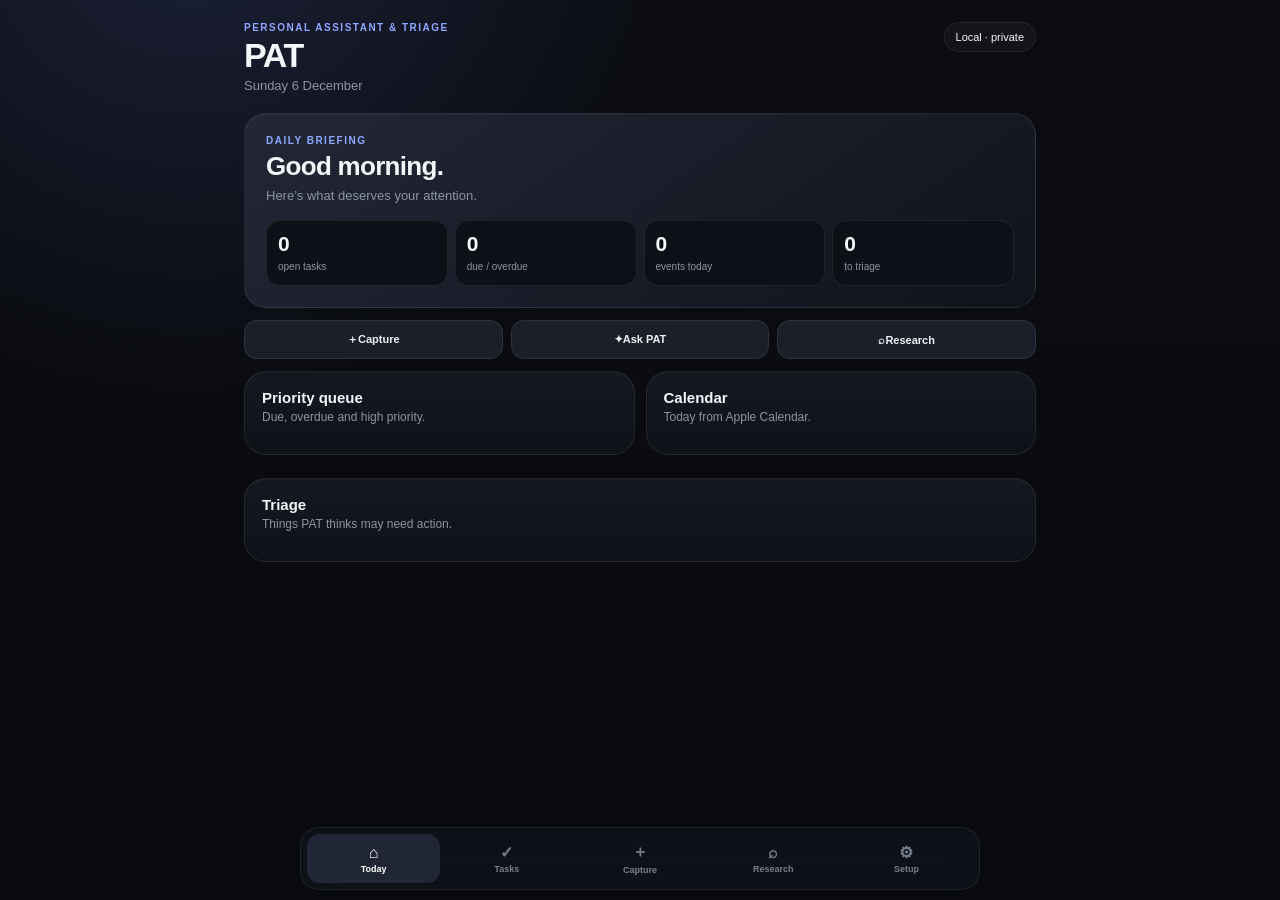
==== index.html @ 04021606 "Expand PAT into multi-section assistant dashboard" ====
<!doctype html><html lang="en"><head><meta charset="utf-8"><meta name="viewport" content="width=device-width,initial-scale=1,viewport-fit=cover"><meta name="theme-color" content="#090a0d"><meta name="apple-mobile-web-app-capable" content="yes"><meta name="apple-mobile-web-app-status-bar-style" content="black-translucent"><link rel="manifest" href="manifest.json"><link rel="apple-touch-icon" href="icon-192.png"><title>PAT — Personal Assistant & Triage</title><style>:root{color-scheme:dark;--bg:#090a0d;--panel:#151821;--panel2:#10131a;--text:#f5f7fb;--muted:#8d94a2;--line:rgba(255,255,255,.08);--accent:#8ea7ff;--accent2:#b59cff;--danger:#ff7b83;--warn:#ffc36b;--good:#74d8a4}*{box-sizing:border-box;-webkit-tap-highlight-color:transparent}body{margin:0;min-height:100vh;font-family:-apple-system,BlinkMacSystemFont,"SF Pro Display","Segoe UI",sans-serif;background:radial-gradient(circle at 15% -10%,rgba(99,119,220,.18),transparent 33%),linear-gradient(#0b0d12,var(--bg));color:var(--text)}button,input,textarea,select{font:inherit}.app{max-width:820px;margin:auto;padding:calc(22px + env(safe-area-inset-top)) 14px calc(100px + env(safe-area-inset-bottom))}.top{display:flex;justify-content:space-between;gap:12px;align-items:flex-start;margin-bottom:20px}.eyebrow{font-size:10px;letter-spacing:.15em;text-transform:uppercase;color:var(--accent);font-weight:800}.brand{font-size:34px;font-weight:820;letter-spacing:-1.4px;margin:3px 0}.date,.sub,.meta{color:var(--muted)}.date{font-size:13px}.status{padding:8px 11px;border:1px solid var(--line);border-radius:999px;font-size:11px;background:rgba(255,255,255,.03)}.screen{display:none}.screen.active{display:block}.hero,.card{border:1px solid var(--line);background:linear-gradient(180deg,rgba(22,25,34,.96),rgba(15,18,25,.96));border-radius:22px;padding:17px;margin-bottom:12px;box-shadow:inset 0 1px 0 rgba(255,255,255,.025)}.hero{padding:21px;background:linear-gradient(145deg,rgba(35,40,56,.98),rgba(17,20,28,.96))}.hero h1{font-size:26px;margin:5px 0 6px;letter-spacing:-.7px}.hero p{margin:0;font-size:13px;color:var(--muted)}.metrics{display:grid;grid-template-columns:repeat(4,1fr);gap:7px;margin-top:17px}.metric{background:#0d1016;border:1px solid var(--line);border-radius:14px;padding:11px}.metric b{display:block;font-size:21px}.metric span{font-size:10px;color:var(--muted)}.head{display:flex;justify-content:space-between;gap:10px;align-items:flex-start;margin-bottom:11px}.head h2{font-size:15px;margin:0}.sub{font-size:12px;line-height:1.4;margin-top:3px}.grid{display:grid;grid-template-columns:1fr 1fr;gap:11px}.wide{grid-column:1/-1}.item{display:grid;grid-template-columns:auto 1fr auto;gap:10px;align-items:start;padding:11px 0;border-top:1px solid var(--line)}.item:first-child{border-top:0}.title{font-size:14px;font-weight:680}.meta{font-size:11px;margin-top:4px}.dot{width:8px;height:8px;border-radius:50%;margin-top:5px;background:#657083}.dot.high{background:var(--danger)}.dot.event{background:var(--accent)}.dot.inbox{background:var(--warn)}.dot.research{background:var(--accent2)}.check{width:20px;height:20px;accent-color:var(--accent)}.iconBtn{border:0;background:transparent;color:#697283;padding:0 4px;font-size:18px}.empty{color:var(--muted);font-size:13px;padding:4px 0}.toolbar,.actions,.quick{display:flex;gap:8px}.toolbar{overflow:auto;margin-bottom:11px}.quick{display:grid;grid-template-columns:repeat(3,1fr);margin:12px 0}.quick button{font-size:11px}.filter{white-space:nowrap;background:#11151d;color:#aeb5c3;border:1px solid var(--line);border-radius:999px;padding:7px 10px}.filter.active{background:#222a3d;color:#fff}.primary,.secondary,.ghost,.quick button{border-radius:13px;padding:11px 12px;font-weight:750;cursor:pointer}.primary{border:0;background:linear-gradient(135deg,var(--accent),var(--accent2));color:#090b11}.secondary,.quick button{background:#1a1f2a;color:#edf0f6;border:1px solid var(--line)}.ghost{background:transparent;color:#c4cad5;border:1px solid var(--line)}.wideBtn{width:100%}.field,textarea,select,input{width:100%;background:#0c0f15;border:1px solid var(--line);border-radius:12px;color:#fff;padding:12px;outline:none}textarea{min-height:100px;resize:vertical}.formrow{display:grid;grid-template-columns:1fr 1fr;gap:8px;margin-top:8px}.actions{margin-top:8px}.actions>*{flex:1}.researchCard{border:1px solid var(--line);background:#0d1016;border-radius:15px;padding:12px;margin-top:9px}.result{white-space:pre-wrap;background:#090c11;border:1px solid var(--line);border-radius:12px;padding:10px;margin-top:8px;color:#cdd3de;font-size:12px}.connection{display:flex;justify-content:space-between;gap:12px;align-items:center;padding:12px 0;border-top:1px solid var(--line)}.connection:first-child{border-top:0}.connection strong{font-size:13px}.connection small{display:block;color:var(--muted);font-size:11px;margin-top:3px}.badge{font-size:10px;border:1px solid var(--line);border-radius:999px;padding:5px 7px;color:#aeb7c7}.badge.ready{color:var(--good)}nav{position:fixed;left:50%;transform:translateX(-50%);bottom:calc(10px + env(safe-area-inset-bottom));width:min(680px,calc(100% - 20px));display:grid;grid-template-columns:repeat(5,1fr);background:rgba(15,18,26,.9);backdrop-filter:blur(22px);border:1px solid var(--line);border-radius:19px;padding:6px;z-index:20}nav button{border:0;background:transparent;color:#777f8e;border-radius:13px;padding:8px 2px;font-size:9px;font-weight:700}nav button b{display:block;font-size:16px;margin-bottom:2px}nav button.active{background:#202636;color:#fff}.toast{position:fixed;left:50%;bottom:90px;transform:translate(-50%,15px);opacity:0;background:#f4f6fb;color:#10131a;padding:9px 13px;border-radius:999px;font-size:11px;font-weight:800;transition:.2s;z-index:30}.toast.show{opacity:1;transform:translate(-50%,0)}@media(max-width:620px){.grid{grid-template-columns:1fr}.wide{grid-column:auto}.metrics{grid-template-columns:repeat(2,1fr)}.brand{font-size:31px}.status{display:none}}</style></head><body><div class="app"><header class="top"><div><div class="eyebrow">Personal Assistant &amp; Triage</div><div class="brand">PAT</div><div class="date" id="todayDate"></div></div><div class="status" id="syncStatus">Local · private</div></header><main><section class="screen active" data-screen="today"><div class="hero"><div class="eyebrow">Daily briefing</div><h1 id="greeting">Good morning.</h1><p id="briefLine">Here’s what deserves your attention.</p><div class="metrics"><div class="metric"><b id="mTasks">0</b><span>open tasks</span></div><div class="metric"><b id="mToday">0</b><span>due / overdue</span></div><div class="metric"><b id="mEvents">0</b><span>events today</span></div><div class="metric"><b id="mTriage">0</b><span>to triage</span></div></div></div><div class="quick"><button data-action="capture"><b>＋</b>Capture</button><button data-action="brief"><b>✦</b>Ask PAT</button><button data-nav="research"><b>⌕</b>Research</button></div><div class="grid"><section class="card"><div class="head"><div><h2>Priority queue</h2><div class="sub">Due, overdue and high priority.</div></div></div><div id="todayTasks"></div></section><section class="card"><div class="head"><div><h2>Calendar</h2><div class="sub">Today from Apple Calendar.</div></div></div><div id="todayEvents"></div></section><section class="card wide"><div class="head"><div><h2>Triage</h2><div class="sub">Things PAT thinks may need action.</div></div></div><div id="triageItems"></div></section></div></section><section class="screen" data-screen="tasks"><section class="card"><div class="head"><div><h2>Tasks</h2><div class="sub">Everything on PAT’s radar.</div></div></div><div class="toolbar"><button class="filter active" data-filter="open">Open</button><button class="filter" data-filter="today">Today</button><button class="filter" data-filter="all">All</button></div><div id="allTasks"></div></section><section class="card"><div class="head"><div><h2>Add task</h2></div></div><input id="taskText" placeholder="What needs sorting?"><div class="formrow"><select id="priority"><option value="2">Normal priority</option><option value="1">High priority</option><option value="3">Low priority</option></select><input id="dueDate" type="date"></div><button class="primary wideBtn" id="addTask" style="margin-top:8px">Add task</button></section></section><section class="screen" data-screen="capture"><section class="card"><div class="head"><div><h2>Brain dump</h2><div class="sub">Throw it at PAT now. Sort it later.</div></div></div><textarea id="brainText" placeholder="Need to remember, buy, book, reply to, investigate..."></textarea><div class="actions"><button class="primary" id="brainToTask">Make task</button><button class="secondary" id="saveBrain">Save note</button></div><div id="brainItems"></div></section></section><section class="screen" data-screen="research"><section class="card"><div class="head"><div><h2>Research queue</h2><div class="sub">Shopping, comparisons, bookings and anything you want PAT to investigate.</div></div></div><input id="researchText" placeholder="e.g. Find me two medium suitcases under £120"><button class="primary wideBtn" id="addResearch" style="margin-top:8px">Add research job</button><div id="researchItems"></div></section></section><section class="screen" data-screen="settings"><section class="card"><div class="head"><div><h2>Connections</h2><div class="sub">PAT stays local; Shortcuts bridges Apple data into it.</div></div></div><div class="connection"><div><strong>Apple Calendar</strong><small>Imported by PAT Sync shortcut</small></div><span class="badge" id="calendarBadge">Awaiting sync</span></div><div class="connection"><div><strong>Apple Reminders</strong><small>Planned through the same shortcut</small></div><span class="badge">Next</span></div><div class="connection"><div><strong>Email</strong><small>We’ll add triage after calendar/reminders</small></div><span class="badge">Planned</span></div></section><section class="card"><div class="head"><div><h2>Data</h2></div></div><div class="actions"><button class="secondary" id="importDemo">Test calendar import</button><button class="ghost" id="exportData">Backup</button></div></section></section></main></div><nav><button class="active" data-nav="today"><b>⌂</b>Today</button><button data-nav="tasks"><b>✓</b>Tasks</button><button data-nav="capture"><b>＋</b>Capture</button><button data-nav="research"><b>⌕</b>Research</button><button data-nav="settings"><b>⚙</b>Setup</button></nav><div class="toast" id="toast"></div><script src="app.js"></script></body></html>
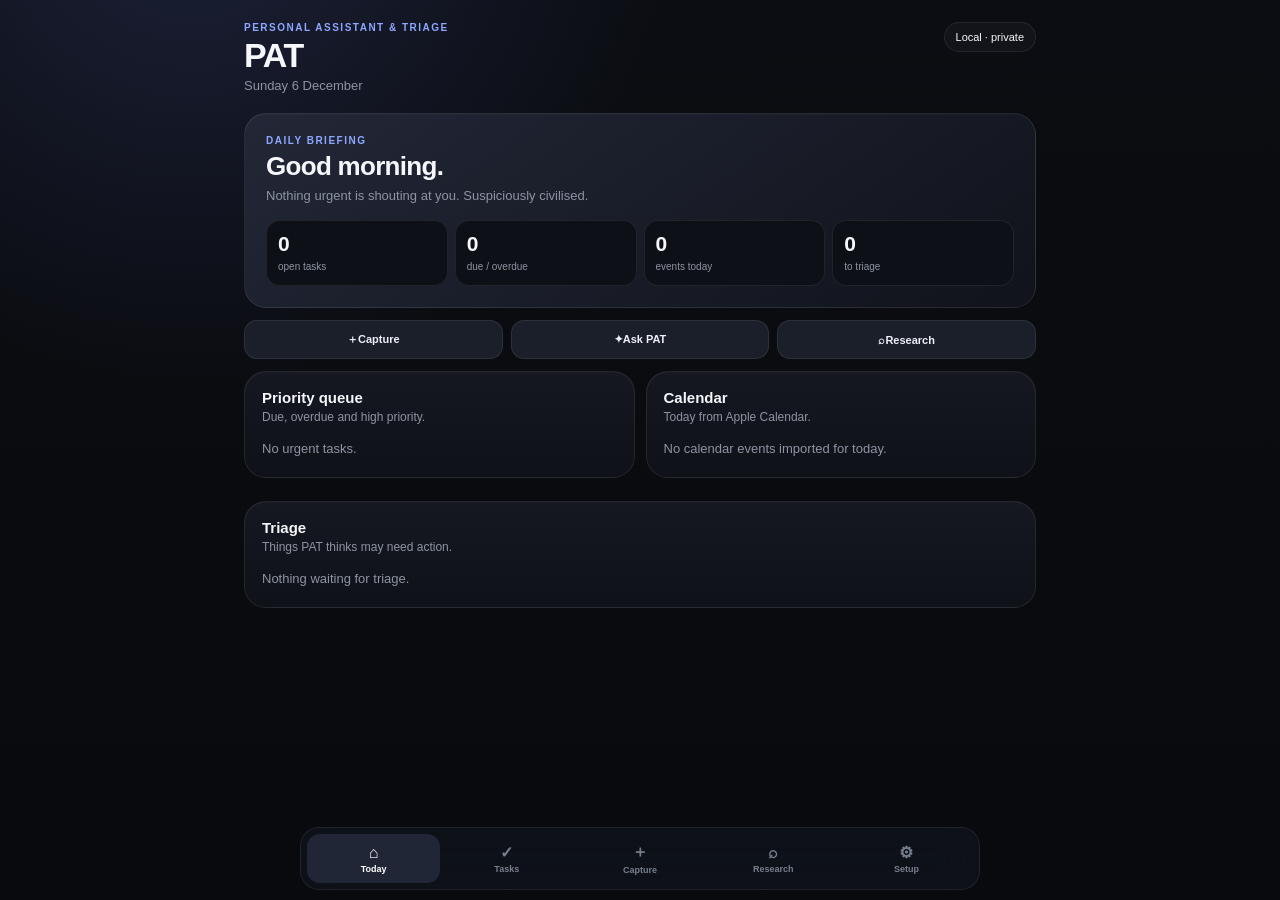
==== commit 02ee78bd: "Expand PAT capture and reminder sources" ====
--- a/index.html
+++ b/index.html
@@ -1 +1 @@
-<!doctype html><html lang="en"><head><meta charset="utf-8"><meta name="viewport" content="width=device-width,initial-scale=1,viewport-fit=cover"><meta name="theme-color" content="#090a0d"><meta name="apple-mobile-web-app-capable" content="yes"><meta name="apple-mobile-web-app-status-bar-style" content="black-translucent"><link rel="manifest" href="manifest.json"><link rel="apple-touch-icon" href="icon-192.png"><title>PAT — Personal Assistant & Triage</title><style>:root{color-scheme:dark;--bg:#090a0d;--panel:#151821;--panel2:#10131a;--text:#f5f7fb;--muted:#8d94a2;--line:rgba(255,255,255,.08);--accent:#8ea7ff;--accent2:#b59cff;--danger:#ff7b83;--warn:#ffc36b;--good:#74d8a4}*{box-sizing:border-box;-webkit-tap-highlight-color:transparent}body{margin:0;min-height:100vh;font-family:-apple-system,BlinkMacSystemFont,"SF Pro Display","Segoe UI",sans-serif;background:radial-gradient(circle at 15% -10%,rgba(99,119,220,.18),transparent 33%),linear-gradient(#0b0d12,var(--bg));color:var(--text)}button,input,textarea,select{font:inherit}.app{max-width:820px;margin:auto;padding:calc(22px + env(safe-area-inset-top)) 14px calc(100px + env(safe-area-inset-bottom))}.top{display:flex;justify-content:space-between;gap:12px;align-items:flex-start;margin-bottom:20px}.eyebrow{font-size:10px;letter-spacing:.15em;text-transform:uppercase;color:var(--accent);font-weight:800}.brand{font-size:34px;font-weight:820;letter-spacing:-1.4px;margin:3px 0}.date,.sub,.meta{color:var(--muted)}.date{font-size:13px}.status{padding:8px 11px;border:1px solid var(--line);border-radius:999px;font-size:11px;background:rgba(255,255,255,.03)}.screen{display:none}.screen.active{display:block}.hero,.card{border:1px solid var(--line);background:linear-gradient(180deg,rgba(22,25,34,.96),rgba(15,18,25,.96));border-radius:22px;padding:17px;margin-bottom:12px;box-shadow:inset 0 1px 0 rgba(255,255,255,.025)}.hero{padding:21px;background:linear-gradient(145deg,rgba(35,40,56,.98),rgba(17,20,28,.96))}.hero h1{font-size:26px;margin:5px 0 6px;letter-spacing:-.7px}.hero p{margin:0;font-size:13px;color:var(--muted)}.metrics{display:grid;grid-template-columns:repeat(4,1fr);gap:7px;margin-top:17px}.metric{background:#0d1016;border:1px solid var(--line);border-radius:14px;padding:11px}.metric b{display:block;font-size:21px}.metric span{font-size:10px;color:var(--muted)}.head{display:flex;justify-content:space-between;gap:10px;align-items:flex-start;margin-bottom:11px}.head h2{font-size:15px;margin:0}.sub{font-size:12px;line-height:1.4;margin-top:3px}.grid{display:grid;grid-template-columns:1fr 1fr;gap:11px}.wide{grid-column:1/-1}.item{display:grid;grid-template-columns:auto 1fr auto;gap:10px;align-items:start;padding:11px 0;border-top:1px solid var(--line)}.item:first-child{border-top:0}.title{font-size:14px;font-weight:680}.meta{font-size:11px;margin-top:4px}.dot{width:8px;height:8px;border-radius:50%;margin-top:5px;background:#657083}.dot.high{background:var(--danger)}.dot.event{background:var(--accent)}.dot.inbox{background:var(--warn)}.dot.research{background:var(--accent2)}.check{width:20px;height:20px;accent-color:var(--accent)}.iconBtn{border:0;background:transparent;color:#697283;padding:0 4px;font-size:18px}.empty{color:var(--muted);font-size:13px;padding:4px 0}.toolbar,.actions,.quick{display:flex;gap:8px}.toolbar{overflow:auto;margin-bottom:11px}.quick{display:grid;grid-template-columns:repeat(3,1fr);margin:12px 0}.quick button{font-size:11px}.filter{white-space:nowrap;background:#11151d;color:#aeb5c3;border:1px solid var(--line);border-radius:999px;padding:7px 10px}.filter.active{background:#222a3d;color:#fff}.primary,.secondary,.ghost,.quick button{border-radius:13px;padding:11px 12px;font-weight:750;cursor:pointer}.primary{border:0;background:linear-gradient(135deg,var(--accent),var(--accent2));color:#090b11}.secondary,.quick button{background:#1a1f2a;color:#edf0f6;border:1px solid var(--line)}.ghost{background:transparent;color:#c4cad5;border:1px solid var(--line)}.wideBtn{width:100%}.field,textarea,select,input{width:100%;background:#0c0f15;border:1px solid var(--line);border-radius:12px;color:#fff;padding:12px;outline:none}textarea{min-height:100px;resize:vertical}.formrow{display:grid;grid-template-columns:1fr 1fr;gap:8px;margin-top:8px}.actions{margin-top:8px}.actions>*{flex:1}.researchCard{border:1px solid var(--line);background:#0d1016;border-radius:15px;padding:12px;margin-top:9px}.result{white-space:pre-wrap;background:#090c11;border:1px solid var(--line);border-radius:12px;padding:10px;margin-top:8px;color:#cdd3de;font-size:12px}.connection{display:flex;justify-content:space-between;gap:12px;align-items:center;padding:12px 0;border-top:1px solid var(--line)}.connection:first-child{border-top:0}.connection strong{font-size:13px}.connection small{display:block;color:var(--muted);font-size:11px;margin-top:3px}.badge{font-size:10px;border:1px solid var(--line);border-radius:999px;padding:5px 7px;color:#aeb7c7}.badge.ready{color:var(--good)}nav{position:fixed;left:50%;transform:translateX(-50%);bottom:calc(10px + env(safe-area-inset-bottom));width:min(680px,calc(100% - 20px));display:grid;grid-template-columns:repeat(5,1fr);background:rgba(15,18,26,.9);backdrop-filter:blur(22px);border:1px solid var(--line);border-radius:19px;padding:6px;z-index:20}nav button{border:0;background:transparent;color:#777f8e;border-radius:13px;padding:8px 2px;font-size:9px;font-weight:700}nav button b{display:block;font-size:16px;margin-bottom:2px}nav button.active{background:#202636;color:#fff}.toast{position:fixed;left:50%;bottom:90px;transform:translate(-50%,15px);opacity:0;background:#f4f6fb;color:#10131a;padding:9px 13px;border-radius:999px;font-size:11px;font-weight:800;transition:.2s;z-index:30}.toast.show{opacity:1;transform:translate(-50%,0)}@media(max-width:620px){.grid{grid-template-columns:1fr}.wide{grid-column:auto}.metrics{grid-template-columns:repeat(2,1fr)}.brand{font-size:31px}.status{display:none}}</style></head><body><div class="app"><header class="top"><div><div class="eyebrow">Personal Assistant &amp; Triage</div><div class="brand">PAT</div><div class="date" id="todayDate"></div></div><div class="status" id="syncStatus">Local · private</div></header><main><section class="screen active" data-screen="today"><div class="hero"><div class="eyebrow">Daily briefing</div><h1 id="greeting">Good morning.</h1><p id="briefLine">Here’s what deserves your attention.</p><div class="metrics"><div class="metric"><b id="mTasks">0</b><span>open tasks</span></div><div class="metric"><b id="mToday">0</b><span>due / overdue</span></div><div class="metric"><b id="mEvents">0</b><span>events today</span></div><div class="metric"><b id="mTriage">0</b><span>to triage</span></div></div></div><div class="quick"><button data-action="capture"><b>＋</b>Capture</button><button data-action="brief"><b>✦</b>Ask PAT</button><button data-nav="research"><b>⌕</b>Research</button></div><div class="grid"><section class="card"><div class="head"><div><h2>Priority queue</h2><div class="sub">Due, overdue and high priority.</div></div></div><div id="todayTasks"></div></section><section class="card"><div class="head"><div><h2>Calendar</h2><div class="sub">Today from Apple Calendar.</div></div></div><div id="todayEvents"></div></section><section class="card wide"><div class="head"><div><h2>Triage</h2><div class="sub">Things PAT thinks may need action.</div></div></div><div id="triageItems"></div></section></div></section><section class="screen" data-screen="tasks"><section class="card"><div class="head"><div><h2>Tasks</h2><div class="sub">Everything on PAT’s radar.</div></div></div><div class="toolbar"><button class="filter active" data-filter="open">Open</button><button class="filter" data-filter="today">Today</button><button class="filter" data-filter="all">All</button></div><div id="allTasks"></div></section><section class="card"><div class="head"><div><h2>Add task</h2></div></div><input id="taskText" placeholder="What needs sorting?"><div class="formrow"><select id="priority"><option value="2">Normal priority</option><option value="1">High priority</option><option value="3">Low priority</option></select><input id="dueDate" type="date"></div><button class="primary wideBtn" id="addTask" style="margin-top:8px">Add task</button></section></section><section class="screen" data-screen="capture"><section class="card"><div class="head"><div><h2>Brain dump</h2><div class="sub">Throw it at PAT now. Sort it later.</div></div></div><textarea id="brainText" placeholder="Need to remember, buy, book, reply to, investigate..."></textarea><div class="actions"><button class="primary" id="brainToTask">Make task</button><button class="secondary" id="saveBrain">Save note</button></div><div id="brainItems"></div></section></section><section class="screen" data-screen="research"><section class="card"><div class="head"><div><h2>Research queue</h2><div class="sub">Shopping, comparisons, bookings and anything you want PAT to investigate.</div></div></div><input id="researchText" placeholder="e.g. Find me two medium suitcases under £120"><button class="primary wideBtn" id="addResearch" style="margin-top:8px">Add research job</button><div id="researchItems"></div></section></section><section class="screen" data-screen="settings"><section class="card"><div class="head"><div><h2>Connections</h2><div class="sub">PAT stays local; Shortcuts bridges Apple data into it.</div></div></div><div class="connection"><div><strong>Apple Calendar</strong><small>Imported by PAT Sync shortcut</small></div><span class="badge" id="calendarBadge">Awaiting sync</span></div><div class="connection"><div><strong>Apple Reminders</strong><small>Planned through the same shortcut</small></div><span class="badge">Next</span></div><div class="connection"><div><strong>Email</strong><small>We’ll add triage after calendar/reminders</small></div><span class="badge">Planned</span></div></section><section class="card"><div class="head"><div><h2>Data</h2></div></div><div class="actions"><button class="secondary" id="importDemo">Test calendar import</button><button class="ghost" id="exportData">Backup</button></div></section></section></main></div><nav><button class="active" data-nav="today"><b>⌂</b>Today</button><button data-nav="tasks"><b>✓</b>Tasks</button><button data-nav="capture"><b>＋</b>Capture</button><button data-nav="research"><b>⌕</b>Research</button><button data-nav="settings"><b>⚙</b>Setup</button></nav><div class="toast" id="toast"></div><script src="app.js"></script></body></html>+<!doctype html><html lang="en"><head><meta charset="utf-8"><meta name="viewport" content="width=device-width,initial-scale=1,viewport-fit=cover"><meta name="theme-color" content="#090a0d"><meta name="apple-mobile-web-app-capable" content="yes"><meta name="apple-mobile-web-app-status-bar-style" content="black-translucent"><link rel="manifest" href="manifest.json"><link rel="apple-touch-icon" href="icon-192.png"><title>PAT — Personal Assistant & Triage</title><style>:root{color-scheme:dark;--bg:#090a0d;--panel:#151821;--panel2:#10131a;--text:#f5f7fb;--muted:#8d94a2;--line:rgba(255,255,255,.08);--accent:#8ea7ff;--accent2:#b59cff;--danger:#ff7b83;--warn:#ffc36b;--good:#74d8a4}*{box-sizing:border-box;-webkit-tap-highlight-color:transparent}body{margin:0;min-height:100vh;font-family:-apple-system,BlinkMacSystemFont,"SF Pro Display","Segoe UI",sans-serif;background:radial-gradient(circle at 15% -10%,rgba(99,119,220,.18),transparent 33%),linear-gradient(#0b0d12,var(--bg));color:var(--text)}button,input,textarea,select{font:inherit}.app{max-width:820px;margin:auto;padding:calc(22px + env(safe-area-inset-top)) 14px calc(100px + env(safe-area-inset-bottom))}.top{display:flex;justify-content:space-between;gap:12px;align-items:flex-start;margin-bottom:20px}.eyebrow{font-size:10px;letter-spacing:.15em;text-transform:uppercase;color:var(--accent);font-weight:800}.brand{font-size:34px;font-weight:820;letter-spacing:-1.4px;margin:3px 0}.date,.sub,.meta{color:var(--muted)}.date{font-size:13px}.status{padding:8px 11px;border:1px solid var(--line);border-radius:999px;font-size:11px;background:rgba(255,255,255,.03)}.screen{display:none}.screen.active{display:block}.hero,.card{border:1px solid var(--line);background:linear-gradient(180deg,rgba(22,25,34,.96),rgba(15,18,25,.96));border-radius:22px;padding:17px;margin-bottom:12px;box-shadow:inset 0 1px 0 rgba(255,255,255,.025)}.hero{padding:21px;background:linear-gradient(145deg,rgba(35,40,56,.98),rgba(17,20,28,.96))}.hero h1{font-size:26px;margin:5px 0 6px;letter-spacing:-.7px}.hero p{margin:0;font-size:13px;color:var(--muted)}.metrics{display:grid;grid-template-columns:repeat(4,1fr);gap:7px;margin-top:17px}.metric{background:#0d1016;border:1px solid var(--line);border-radius:14px;padding:11px}.metric b{display:block;font-size:21px}.metric span{font-size:10px;color:var(--muted)}.head{display:flex;justify-content:space-between;gap:10px;align-items:flex-start;margin-bottom:11px}.head h2{font-size:15px;margin:0}.sub{font-size:12px;line-height:1.4;margin-top:3px}.grid{display:grid;grid-template-columns:1fr 1fr;gap:11px}.wide{grid-column:1/-1}.item{display:grid;grid-template-columns:auto 1fr auto;gap:10px;align-items:start;padding:11px 0;border-top:1px solid var(--line)}.item:first-child{border-top:0}.title{font-size:14px;font-weight:680}.meta{font-size:11px;margin-top:4px}.dot{width:8px;height:8px;border-radius:50%;margin-top:5px;background:#657083}.dot.high{background:var(--danger)}.dot.event{background:var(--accent)}.dot.inbox{background:var(--warn)}.dot.research{background:var(--accent2)}.check{width:20px;height:20px;accent-color:var(--accent)}.iconBtn{border:0;background:transparent;color:#697283;padding:0 4px;font-size:18px}.empty{color:var(--muted);font-size:13px;padding:4px 0}.toolbar,.actions,.quick{display:flex;gap:8px}.toolbar{overflow:auto;margin-bottom:11px}.quick{display:grid;grid-template-columns:repeat(3,1fr);margin:12px 0}.quick button{font-size:11px}.filter{white-space:nowrap;background:#11151d;color:#aeb5c3;border:1px solid var(--line);border-radius:999px;padding:7px 10px}.filter.active{background:#222a3d;color:#fff}.primary,.secondary,.ghost,.quick button{border-radius:13px;padding:11px 12px;font-weight:750;cursor:pointer}.primary{border:0;background:linear-gradient(135deg,var(--accent),var(--accent2));color:#090b11}.secondary,.quick button{background:#1a1f2a;color:#edf0f6;border:1px solid var(--line)}.ghost{background:transparent;color:#c4cad5;border:1px solid var(--line)}.wideBtn{width:100%}.field,textarea,select,input{width:100%;background:#0c0f15;border:1px solid var(--line);border-radius:12px;color:#fff;padding:12px;outline:none}textarea{min-height:100px;resize:vertical}.formrow{display:grid;grid-template-columns:1fr 1fr;gap:8px;margin-top:8px}.actions{margin-top:8px}.actions>*{flex:1}.captureGrid{display:grid;grid-template-columns:repeat(2,1fr);gap:8px;margin-top:9px}.captureGrid button{min-height:52px}.researchCard{border:1px solid var(--line);background:#0d1016;border-radius:15px;padding:12px;margin-top:9px}.result{white-space:pre-wrap;background:#090c11;border:1px solid var(--line);border-radius:12px;padding:10px;margin-top:8px;color:#cdd3de;font-size:12px}.connection{display:flex;justify-content:space-between;gap:12px;align-items:center;padding:12px 0;border-top:1px solid var(--line)}.connection:first-child{border-top:0}.connection strong{font-size:13px}.connection small{display:block;color:var(--muted);font-size:11px;margin-top:3px}.badge{font-size:10px;border:1px solid var(--line);border-radius:999px;padding:5px 7px;color:#aeb7c7}.badge.ready{color:var(--good)}nav{position:fixed;left:50%;transform:translateX(-50%);bottom:calc(10px + env(safe-area-inset-bottom));width:min(680px,calc(100% - 20px));display:grid;grid-template-columns:repeat(5,1fr);background:rgba(15,18,26,.9);backdrop-filter:blur(22px);border:1px solid var(--line);border-radius:19px;padding:6px;z-index:20}nav button{border:0;background:transparent;color:#777f8e;border-radius:13px;padding:8px 2px;font-size:9px;font-weight:700}nav button b{display:block;font-size:16px;margin-bottom:2px}nav button.active{background:#202636;color:#fff}.toast{position:fixed;left:50%;bottom:90px;transform:translate(-50%,15px);opacity:0;background:#f4f6fb;color:#10131a;padding:9px 13px;border-radius:999px;font-size:11px;font-weight:800;transition:.2s;z-index:30}.toast.show{opacity:1;transform:translate(-50%,0)}@media(max-width:620px){.grid{grid-template-columns:1fr}.wide{grid-column:auto}.metrics{grid-template-columns:repeat(2,1fr)}.brand{font-size:31px}.status{display:none}}</style></head><body><div class="app"><header class="top"><div><div class="eyebrow">Personal Assistant &amp; Triage</div><div class="brand">PAT</div><div class="date" id="todayDate"></div></div><div class="status" id="syncStatus">Local · private</div></header><main><section class="screen active" data-screen="today"><div class="hero"><div class="eyebrow">Daily briefing</div><h1 id="greeting">Good morning.</h1><p id="briefLine">Here’s what deserves your attention.</p><div class="metrics"><div class="metric"><b id="mTasks">0</b><span>open tasks</span></div><div class="metric"><b id="mToday">0</b><span>due / overdue</span></div><div class="metric"><b id="mEvents">0</b><span>events today</span></div><div class="metric"><b id="mTriage">0</b><span>to triage</span></div></div></div><div class="quick"><button data-action="capture"><b>＋</b>Capture</button><button data-action="brief"><b>✦</b>Ask PAT</button><button data-nav="research"><b>⌕</b>Research</button></div><div class="grid"><section class="card"><div class="head"><div><h2>Priority queue</h2><div class="sub">Due, overdue and high priority.</div></div></div><div id="todayTasks"></div></section><section class="card"><div class="head"><div><h2>Calendar</h2><div class="sub">Today from Apple Calendar.</div></div></div><div id="todayEvents"></div></section><section class="card wide"><div class="head"><div><h2>Triage</h2><div class="sub">Things PAT thinks may need action.</div></div></div><div id="triageItems"></div></section></div></section><section class="screen" data-screen="tasks"><section class="card"><div class="head"><div><h2>Tasks</h2><div class="sub">Everything on PAT’s radar.</div></div></div><div class="toolbar"><button class="filter active" data-filter="open">Open</button><button class="filter" data-filter="today">Today</button><button class="filter" data-filter="all">All</button></div><div id="allTasks"></div></section><section class="card"><div class="head"><div><h2>Add task</h2></div></div><input id="taskText" placeholder="What needs sorting?"><div class="formrow"><select id="priority"><option value="2">Normal priority</option><option value="1">High priority</option><option value="3">Low priority</option></select><input id="dueDate" type="date"></div><button class="primary wideBtn" id="addTask" style="margin-top:8px">Add task</button></section></section><section class="screen" data-screen="capture"><section class="card"><div class="head"><div><h2>Capture</h2><div class="sub">Get it out of your head. Decide what it is afterwards.</div></div></div><textarea id="brainText" placeholder="Need to remember, buy, book, reply to, investigate..."></textarea><div class="captureGrid"><button class="primary" id="brainToTask">Make task</button><button class="secondary" id="brainToReminder">Make reminder</button><button class="secondary" id="brainToResearch">Research it</button><button class="ghost" id="saveBrain">Save note</button></div><div id="brainItems"></div></section></section><section class="screen" data-screen="research"><section class="card"><div class="head"><div><h2>Research queue</h2><div class="sub">Shopping, comparisons, bookings and anything you want PAT to investigate.</div></div></div><input id="researchText" placeholder="e.g. Find me two medium suitcases under £120"><button class="primary wideBtn" id="addResearch" style="margin-top:8px">Add research job</button><div id="researchItems"></div></section></section><section class="screen" data-screen="settings"><section class="card"><div class="head"><div><h2>Connections</h2><div class="sub">PAT stays local; phone automations bridge your data into it.</div></div></div><div class="connection"><div><strong>Apple Calendar</strong><small>Imported by PAT Sync shortcut</small></div><span class="badge" id="calendarBadge">Awaiting sync</span></div><div class="connection"><div><strong>Apple Reminders</strong><small>Imported by the same PAT Sync shortcut</small></div><span class="badge" id="remindersBadge">Awaiting sync</span></div><div class="connection"><div><strong>Alexa Reminders</strong><small>Second reminder source; bridge being added</small></div><span class="badge">Planned</span></div><div class="connection"><div><strong>Email</strong><small>Actionable-message triage</small></div><span class="badge">Planned</span></div></section><section class="card"><div class="head"><div><h2>Data</h2></div></div><div class="actions"><button class="secondary" id="importDemo">Test calendar import</button><button class="ghost" id="exportData">Backup</button></div></section></section></main></div><nav><button class="active" data-nav="today"><b>⌂</b>Today</button><button data-nav="tasks"><b>✓</b>Tasks</button><button data-nav="capture"><b>＋</b>Capture</button><button data-nav="research"><b>⌕</b>Research</button><button data-nav="settings"><b>⚙</b>Setup</button></nav><div class="toast" id="toast"></div><script src="app.js"></script></body></html>
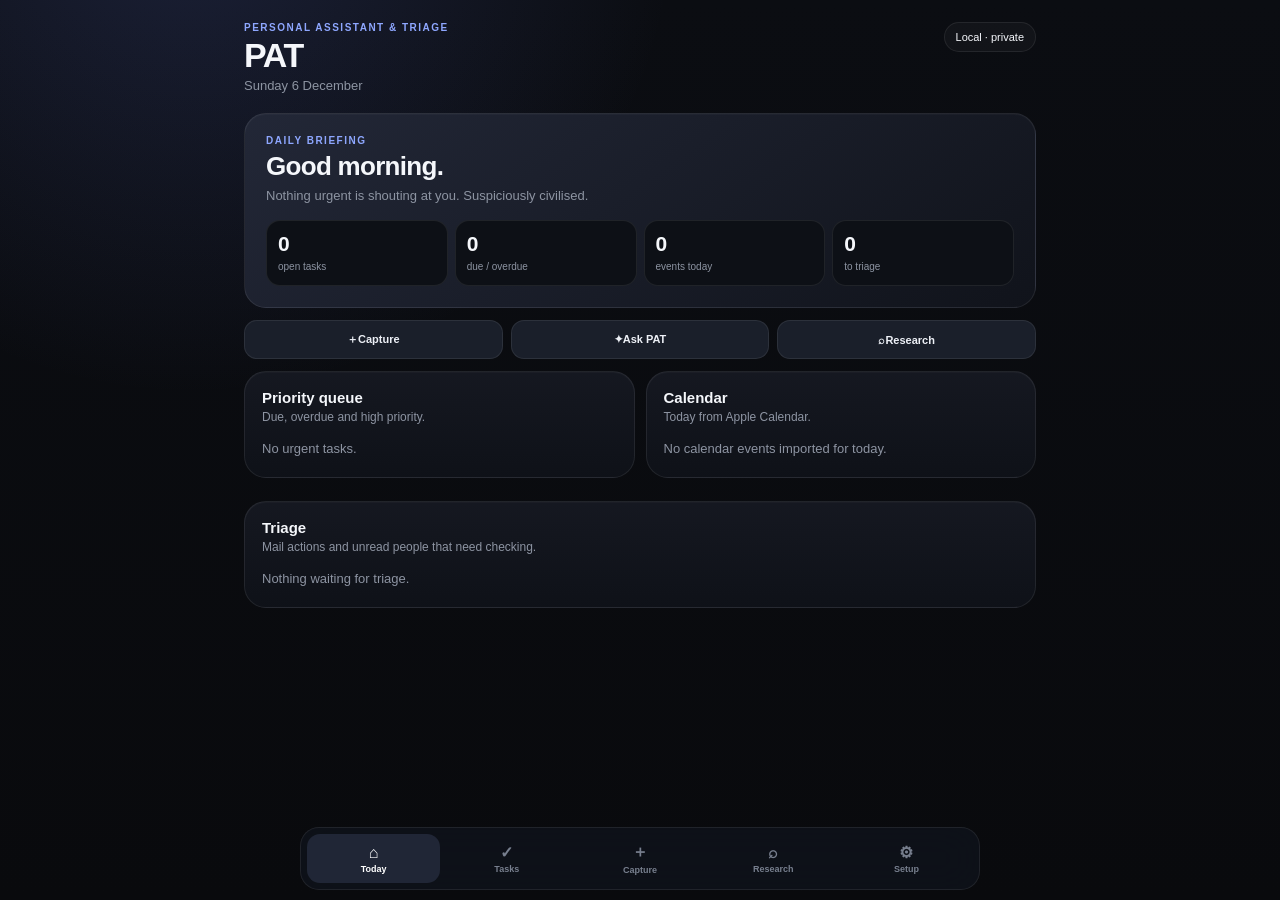
==== commit cf101819: "Add WhatsApp unread intake UI" ====
--- a/index.html
+++ b/index.html
@@ -1 +1 @@
-<!doctype html><html lang="en"><head><meta charset="utf-8"><meta name="viewport" content="width=device-width,initial-scale=1,viewport-fit=cover"><meta name="theme-color" content="#090a0d"><meta name="apple-mobile-web-app-capable" content="yes"><meta name="apple-mobile-web-app-status-bar-style" content="black-translucent"><link rel="manifest" href="manifest.json"><link rel="apple-touch-icon" href="icon-192.png"><title>PAT — Personal Assistant & Triage</title><style>:root{color-scheme:dark;--bg:#090a0d;--panel:#151821;--panel2:#10131a;--text:#f5f7fb;--muted:#8d94a2;--line:rgba(255,255,255,.08);--accent:#8ea7ff;--accent2:#b59cff;--danger:#ff7b83;--warn:#ffc36b;--good:#74d8a4}*{box-sizing:border-box;-webkit-tap-highlight-color:transparent}body{margin:0;min-height:100vh;font-family:-apple-system,BlinkMacSystemFont,"SF Pro Display","Segoe UI",sans-serif;background:radial-gradient(circle at 15% -10%,rgba(99,119,220,.18),transparent 33%),linear-gradient(#0b0d12,var(--bg));color:var(--text)}button,input,textarea,select{font:inherit}.app{max-width:820px;margin:auto;padding:calc(22px + env(safe-area-inset-top)) 14px calc(100px + env(safe-area-inset-bottom))}.top{display:flex;justify-content:space-between;gap:12px;align-items:flex-start;margin-bottom:20px}.eyebrow{font-size:10px;letter-spacing:.15em;text-transform:uppercase;color:var(--accent);font-weight:800}.brand{font-size:34px;font-weight:820;letter-spacing:-1.4px;margin:3px 0}.date,.sub,.meta{color:var(--muted)}.date{font-size:13px}.status{padding:8px 11px;border:1px solid var(--line);border-radius:999px;font-size:11px;background:rgba(255,255,255,.03)}.screen{display:none}.screen.active{display:block}.hero,.card{border:1px solid var(--line);background:linear-gradient(180deg,rgba(22,25,34,.96),rgba(15,18,25,.96));border-radius:22px;padding:17px;margin-bottom:12px;box-shadow:inset 0 1px 0 rgba(255,255,255,.025)}.hero{padding:21px;background:linear-gradient(145deg,rgba(35,40,56,.98),rgba(17,20,28,.96))}.hero h1{font-size:26px;margin:5px 0 6px;letter-spacing:-.7px}.hero p{margin:0;font-size:13px;color:var(--muted)}.metrics{display:grid;grid-template-columns:repeat(4,1fr);gap:7px;margin-top:17px}.metric{background:#0d1016;border:1px solid var(--line);border-radius:14px;padding:11px}.metric b{display:block;font-size:21px}.metric span{font-size:10px;color:var(--muted)}.head{display:flex;justify-content:space-between;gap:10px;align-items:flex-start;margin-bottom:11px}.head h2{font-size:15px;margin:0}.sub{font-size:12px;line-height:1.4;margin-top:3px}.grid{display:grid;grid-template-columns:1fr 1fr;gap:11px}.wide{grid-column:1/-1}.item{display:grid;grid-template-columns:auto 1fr auto;gap:10px;align-items:start;padding:11px 0;border-top:1px solid var(--line)}.item:first-child{border-top:0}.title{font-size:14px;font-weight:680}.meta{font-size:11px;margin-top:4px}.dot{width:8px;height:8px;border-radius:50%;margin-top:5px;background:#657083}.dot.high{background:var(--danger)}.dot.event{background:var(--accent)}.dot.inbox{background:var(--warn)}.dot.research{background:var(--accent2)}.check{width:20px;height:20px;accent-color:var(--accent)}.iconBtn{border:0;background:transparent;color:#697283;padding:0 4px;font-size:18px}.empty{color:var(--muted);font-size:13px;padding:4px 0}.toolbar,.actions,.quick{display:flex;gap:8px}.toolbar{overflow:auto;margin-bottom:11px}.quick{display:grid;grid-template-columns:repeat(3,1fr);margin:12px 0}.quick button{font-size:11px}.filter{white-space:nowrap;background:#11151d;color:#aeb5c3;border:1px solid var(--line);border-radius:999px;padding:7px 10px}.filter.active{background:#222a3d;color:#fff}.primary,.secondary,.ghost,.quick button{border-radius:13px;padding:11px 12px;font-weight:750;cursor:pointer}.primary{border:0;background:linear-gradient(135deg,var(--accent),var(--accent2));color:#090b11}.secondary,.quick button{background:#1a1f2a;color:#edf0f6;border:1px solid var(--line)}.ghost{background:transparent;color:#c4cad5;border:1px solid var(--line)}.wideBtn{width:100%}.field,textarea,select,input{width:100%;background:#0c0f15;border:1px solid var(--line);border-radius:12px;color:#fff;padding:12px;outline:none}textarea{min-height:100px;resize:vertical}.formrow{display:grid;grid-template-columns:1fr 1fr;gap:8px;margin-top:8px}.actions{margin-top:8px}.actions>*{flex:1}.captureGrid{display:grid;grid-template-columns:repeat(2,1fr);gap:8px;margin-top:9px}.captureGrid button{min-height:52px}.researchCard{border:1px solid var(--line);background:#0d1016;border-radius:15px;padding:12px;margin-top:9px}.result{white-space:pre-wrap;background:#090c11;border:1px solid var(--line);border-radius:12px;padding:10px;margin-top:8px;color:#cdd3de;font-size:12px}.connection{display:flex;justify-content:space-between;gap:12px;align-items:center;padding:12px 0;border-top:1px solid var(--line)}.connection:first-child{border-top:0}.connection strong{font-size:13px}.connection small{display:block;color:var(--muted);font-size:11px;margin-top:3px}.badge{font-size:10px;border:1px solid var(--line);border-radius:999px;padding:5px 7px;color:#aeb7c7}.badge.ready{color:var(--good)}nav{position:fixed;left:50%;transform:translateX(-50%);bottom:calc(10px + env(safe-area-inset-bottom));width:min(680px,calc(100% - 20px));display:grid;grid-template-columns:repeat(5,1fr);background:rgba(15,18,26,.9);backdrop-filter:blur(22px);border:1px solid var(--line);border-radius:19px;padding:6px;z-index:20}nav button{border:0;background:transparent;color:#777f8e;border-radius:13px;padding:8px 2px;font-size:9px;font-weight:700}nav button b{display:block;font-size:16px;margin-bottom:2px}nav button.active{background:#202636;color:#fff}.toast{position:fixed;left:50%;bottom:90px;transform:translate(-50%,15px);opacity:0;background:#f4f6fb;color:#10131a;padding:9px 13px;border-radius:999px;font-size:11px;font-weight:800;transition:.2s;z-index:30}.toast.show{opacity:1;transform:translate(-50%,0)}@media(max-width:620px){.grid{grid-template-columns:1fr}.wide{grid-column:auto}.metrics{grid-template-columns:repeat(2,1fr)}.brand{font-size:31px}.status{display:none}}</style></head><body><div class="app"><header class="top"><div><div class="eyebrow">Personal Assistant &amp; Triage</div><div class="brand">PAT</div><div class="date" id="todayDate"></div></div><div class="status" id="syncStatus">Local · private</div></header><main><section class="screen active" data-screen="today"><div class="hero"><div class="eyebrow">Daily briefing</div><h1 id="greeting">Good morning.</h1><p id="briefLine">Here’s what deserves your attention.</p><div class="metrics"><div class="metric"><b id="mTasks">0</b><span>open tasks</span></div><div class="metric"><b id="mToday">0</b><span>due / overdue</span></div><div class="metric"><b id="mEvents">0</b><span>events today</span></div><div class="metric"><b id="mTriage">0</b><span>to triage</span></div></div></div><div class="quick"><button data-action="capture"><b>＋</b>Capture</button><button data-action="brief"><b>✦</b>Ask PAT</button><button data-nav="research"><b>⌕</b>Research</button></div><div class="grid"><section class="card"><div class="head"><div><h2>Priority queue</h2><div class="sub">Due, overdue and high priority.</div></div></div><div id="todayTasks"></div></section><section class="card"><div class="head"><div><h2>Calendar</h2><div class="sub">Today from Apple Calendar.</div></div></div><div id="todayEvents"></div></section><section class="card wide"><div class="head"><div><h2>Triage</h2><div class="sub">Things PAT thinks may need action.</div></div></div><div id="triageItems"></div></section></div></section><section class="screen" data-screen="tasks"><section class="card"><div class="head"><div><h2>Tasks</h2><div class="sub">Everything on PAT’s radar.</div></div></div><div class="toolbar"><button class="filter active" data-filter="open">Open</button><button class="filter" data-filter="today">Today</button><button class="filter" data-filter="all">All</button></div><div id="allTasks"></div></section><section class="card"><div class="head"><div><h2>Add task</h2></div></div><input id="taskText" placeholder="What needs sorting?"><div class="formrow"><select id="priority"><option value="2">Normal priority</option><option value="1">High priority</option><option value="3">Low priority</option></select><input id="dueDate" type="date"></div><button class="primary wideBtn" id="addTask" style="margin-top:8px">Add task</button></section></section><section class="screen" data-screen="capture"><section class="card"><div class="head"><div><h2>Capture</h2><div class="sub">Get it out of your head. Decide what it is afterwards.</div></div></div><textarea id="brainText" placeholder="Need to remember, buy, book, reply to, investigate..."></textarea><div class="captureGrid"><button class="primary" id="brainToTask">Make task</button><button class="secondary" id="brainToReminder">Make reminder</button><button class="secondary" id="brainToResearch">Research it</button><button class="ghost" id="saveBrain">Save note</button></div><div id="brainItems"></div></section></section><section class="screen" data-screen="research"><section class="card"><div class="head"><div><h2>Research queue</h2><div class="sub">Shopping, comparisons, bookings and anything you want PAT to investigate.</div></div></div><input id="researchText" placeholder="e.g. Find me two medium suitcases under £120"><button class="primary wideBtn" id="addResearch" style="margin-top:8px">Add research job</button><div id="researchItems"></div></section></section><section class="screen" data-screen="settings"><section class="card"><div class="head"><div><h2>Connections</h2><div class="sub">PAT stays local; phone automations bridge your data into it.</div></div></div><div class="connection"><div><strong>Apple Calendar</strong><small>Imported by PAT Sync shortcut</small></div><span class="badge" id="calendarBadge">Awaiting sync</span></div><div class="connection"><div><strong>Apple Reminders</strong><small>Imported by the same PAT Sync shortcut</small></div><span class="badge" id="remindersBadge">Awaiting sync</span></div><div class="connection"><div><strong>Alexa Reminders</strong><small>Second reminder source; bridge being added</small></div><span class="badge">Planned</span></div><div class="connection"><div><strong>Email</strong><small>Actionable-message triage</small></div><span class="badge">Planned</span></div></section><section class="card"><div class="head"><div><h2>Data</h2></div></div><div class="actions"><button class="secondary" id="importDemo">Test calendar import</button><button class="ghost" id="exportData">Backup</button></div></section></section></main></div><nav><button class="active" data-nav="today"><b>⌂</b>Today</button><button data-nav="tasks"><b>✓</b>Tasks</button><button data-nav="capture"><b>＋</b>Capture</button><button data-nav="research"><b>⌕</b>Research</button><button data-nav="settings"><b>⚙</b>Setup</button></nav><div class="toast" id="toast"></div><script src="app.js"></script></body></html>+<!doctype html><html lang="en"><head><meta charset="utf-8"><meta name="viewport" content="width=device-width,initial-scale=1,viewport-fit=cover"><meta name="theme-color" content="#090a0d"><meta name="apple-mobile-web-app-capable" content="yes"><meta name="apple-mobile-web-app-status-bar-style" content="black-translucent"><link rel="manifest" href="manifest.json"><link rel="apple-touch-icon" href="icon-192.png"><title>PAT — Personal Assistant & Triage</title><style>:root{color-scheme:dark;--bg:#090a0d;--panel:#151821;--panel2:#10131a;--text:#f5f7fb;--muted:#8d94a2;--line:rgba(255,255,255,.08);--accent:#8ea7ff;--accent2:#b59cff;--danger:#ff7b83;--warn:#ffc36b;--good:#74d8a4;--wa:#61d88a}*{box-sizing:border-box;-webkit-tap-highlight-color:transparent}body{margin:0;min-height:100vh;font-family:-apple-system,BlinkMacSystemFont,"SF Pro Display","Segoe UI",sans-serif;background:radial-gradient(circle at 15% -10%,rgba(99,119,220,.18),transparent 33%),linear-gradient(#0b0d12,var(--bg));color:var(--text)}button,input,textarea,select{font:inherit}.app{max-width:820px;margin:auto;padding:calc(22px + env(safe-area-inset-top)) 14px calc(100px + env(safe-area-inset-bottom))}.top{display:flex;justify-content:space-between;gap:12px;align-items:flex-start;margin-bottom:20px}.eyebrow{font-size:10px;letter-spacing:.15em;text-transform:uppercase;color:var(--accent);font-weight:800}.brand{font-size:34px;font-weight:820;letter-spacing:-1.4px;margin:3px 0}.date,.sub,.meta{color:var(--muted)}.date{font-size:13px}.status{padding:8px 11px;border:1px solid var(--line);border-radius:999px;font-size:11px;background:rgba(255,255,255,.03)}.screen{display:none}.screen.active{display:block}.hero,.card{border:1px solid var(--line);background:linear-gradient(180deg,rgba(22,25,34,.96),rgba(15,18,25,.96));border-radius:22px;padding:17px;margin-bottom:12px;box-shadow:inset 0 1px 0 rgba(255,255,255,.025)}.hero{padding:21px;background:linear-gradient(145deg,rgba(35,40,56,.98),rgba(17,20,28,.96))}.hero h1{font-size:26px;margin:5px 0 6px;letter-spacing:-.7px}.hero p{margin:0;font-size:13px;color:var(--muted)}.metrics{display:grid;grid-template-columns:repeat(4,1fr);gap:7px;margin-top:17px}.metric{background:#0d1016;border:1px solid var(--line);border-radius:14px;padding:11px}.metric b{display:block;font-size:21px}.metric span{font-size:10px;color:var(--muted)}.head{display:flex;justify-content:space-between;gap:10px;align-items:flex-start;margin-bottom:11px}.head h2{font-size:15px;margin:0}.sub{font-size:12px;line-height:1.4;margin-top:3px}.grid{display:grid;grid-template-columns:1fr 1fr;gap:11px}.wide{grid-column:1/-1}.item{display:grid;grid-template-columns:auto 1fr auto;gap:10px;align-items:start;padding:11px 0;border-top:1px solid var(--line)}.item:first-child{border-top:0}.title{font-size:14px;font-weight:680}.meta{font-size:11px;margin-top:4px}.dot{width:8px;height:8px;border-radius:50%;margin-top:5px;background:#657083}.dot.high{background:var(--danger)}.dot.event{background:var(--accent)}.dot.inbox{background:var(--warn)}.dot.research{background:var(--accent2)}.dot.whatsapp{background:var(--wa)}.check{width:20px;height:20px;accent-color:var(--accent)}.iconBtn{border:0;background:transparent;color:#697283;padding:0 4px;font-size:18px}.empty{color:var(--muted);font-size:13px;padding:4px 0}.toolbar,.actions,.quick{display:flex;gap:8px}.toolbar{overflow:auto;margin-bottom:11px}.quick{display:grid;grid-template-columns:repeat(3,1fr);margin:12px 0}.quick button{font-size:11px}.filter{white-space:nowrap;background:#11151d;color:#aeb5c3;border:1px solid var(--line);border-radius:999px;padding:7px 10px}.filter.active{background:#222a3d;color:#fff}.primary,.secondary,.ghost,.quick button{border-radius:13px;padding:11px 12px;font-weight:750;cursor:pointer}.primary{border:0;background:linear-gradient(135deg,var(--accent),var(--accent2));color:#090b11}.secondary,.quick button{background:#1a1f2a;color:#edf0f6;border:1px solid var(--line)}.ghost{background:transparent;color:#c4cad5;border:1px solid var(--line)}.wideBtn{width:100%}.field,textarea,select,input{width:100%;background:#0c0f15;border:1px solid var(--line);border-radius:12px;color:#fff;padding:12px;outline:none}textarea{min-height:100px;resize:vertical}.formrow{display:grid;grid-template-columns:1fr 1fr;gap:8px;margin-top:8px}.actions{margin-top:8px}.actions>*{flex:1}.captureGrid{display:grid;grid-template-columns:repeat(2,1fr);gap:8px;margin-top:9px}.captureGrid button{min-height:52px}.researchCard{border:1px solid var(--line);background:#0d1016;border-radius:15px;padding:12px;margin-top:9px}.connection{display:flex;justify-content:space-between;gap:12px;align-items:center;padding:12px 0;border-top:1px solid var(--line)}.connection:first-child{border-top:0}.connection strong{font-size:13px}.connection small{display:block;color:var(--muted);font-size:11px;margin-top:3px}.badge{font-size:10px;border:1px solid var(--line);border-radius:999px;padding:5px 7px;color:#aeb7c7}.badge.ready{color:var(--good)}nav{position:fixed;left:50%;transform:translateX(-50%);bottom:calc(10px + env(safe-area-inset-bottom));width:min(680px,calc(100% - 20px));display:grid;grid-template-columns:repeat(5,1fr);background:rgba(15,18,26,.9);backdrop-filter:blur(22px);border:1px solid var(--line);border-radius:19px;padding:6px;z-index:20}nav button{border:0;background:transparent;color:#777f8e;border-radius:13px;padding:8px 2px;font-size:9px;font-weight:700}nav button b{display:block;font-size:16px;margin-bottom:2px}nav button.active{background:#202636;color:#fff}.toast{position:fixed;left:50%;bottom:90px;transform:translate(-50%,15px);opacity:0;background:#f4f6fb;color:#10131a;padding:9px 13px;border-radius:999px;font-size:11px;font-weight:800;transition:.2s;z-index:30}.toast.show{opacity:1;transform:translate(-50%,0)}@media(max-width:620px){.grid{grid-template-columns:1fr}.wide{grid-column:auto}.metrics{grid-template-columns:repeat(2,1fr)}.brand{font-size:31px}.status{display:none}}</style></head><body><div class="app"><header class="top"><div><div class="eyebrow">Personal Assistant &amp; Triage</div><div class="brand">PAT</div><div class="date" id="todayDate"></div></div><div class="status" id="syncStatus">Local · private</div></header><main><section class="screen active" data-screen="today"><div class="hero"><div class="eyebrow">Daily briefing</div><h1 id="greeting">Good morning.</h1><p id="briefLine">Here’s what deserves your attention.</p><div class="metrics"><div class="metric"><b id="mTasks">0</b><span>open tasks</span></div><div class="metric"><b id="mToday">0</b><span>due / overdue</span></div><div class="metric"><b id="mEvents">0</b><span>events today</span></div><div class="metric"><b id="mTriage">0</b><span>to triage</span></div></div></div><div class="quick"><button data-action="capture"><b>＋</b>Capture</button><button data-action="brief"><b>✦</b>Ask PAT</button><button data-nav="research"><b>⌕</b>Research</button></div><div class="grid"><section class="card"><div class="head"><div><h2>Priority queue</h2><div class="sub">Due, overdue and high priority.</div></div></div><div id="todayTasks"></div></section><section class="card"><div class="head"><div><h2>Calendar</h2><div class="sub">Today from Apple Calendar.</div></div></div><div id="todayEvents"></div></section><section class="card wide"><div class="head"><div><h2>Triage</h2><div class="sub">Mail actions and unread people that need checking.</div></div></div><div id="triageItems"></div></section></div></section><section class="screen" data-screen="tasks"><section class="card"><div class="head"><div><h2>Tasks</h2><div class="sub">Everything on PAT’s radar.</div></div></div><div class="toolbar"><button class="filter active" data-filter="open">Open</button><button class="filter" data-filter="today">Today</button><button class="filter" data-filter="all">All</button></div><div id="allTasks"></div></section><section class="card"><div class="head"><div><h2>Add task</h2></div></div><input id="taskText" placeholder="What needs sorting?"><div class="formrow"><select id="priority"><option value="2">Normal priority</option><option value="1">High priority</option><option value="3">Low priority</option></select><input id="dueDate" type="date"></div><button class="primary wideBtn" id="addTask" style="margin-top:8px">Add task</button></section></section><section class="screen" data-screen="capture"><section class="card"><div class="head"><div><h2>Capture</h2><div class="sub">Get it out of your head. Decide what it is afterwards.</div></div></div><textarea id="brainText" placeholder="Need to remember, buy, book, reply to, investigate..."></textarea><div class="captureGrid"><button class="primary" id="brainToTask">Make task</button><button class="secondary" id="brainToReminder">Make reminder</button><button class="secondary" id="brainToResearch">Research it</button><button class="ghost" id="saveBrain">Save note</button></div><div id="brainItems"></div></section><section class="card"><div class="head"><div><h2>Unread WhatsApp</h2><div class="sub">Name only. PAT does not store message content.</div></div></div><input id="whatsappName" placeholder="Who has an unread message?"><button class="secondary wideBtn" id="addWhatsApp" style="margin-top:8px">Add unread person</button></section></section><section class="screen" data-screen="research"><section class="card"><div class="head"><div><h2>Research queue</h2><div class="sub">Shopping, comparisons, bookings and anything you want PAT to investigate.</div></div></div><input id="researchText" placeholder="e.g. Find me two medium suitcases under £120"><button class="primary wideBtn" id="addResearch" style="margin-top:8px">Add research job</button><div id="researchItems"></div></section></section><section class="screen" data-screen="settings"><section class="card"><div class="head"><div><h2>Connections</h2><div class="sub">PAT stays local; phone automations bridge your data into it.</div></div></div><div class="connection"><div><strong>Apple Calendar</strong><small>Imported by PAT Sync shortcut</small></div><span class="badge" id="calendarBadge">Awaiting sync</span></div><div class="connection"><div><strong>Apple Reminders</strong><small>Imported by the same PAT Sync shortcut</small></div><span class="badge" id="remindersBadge">Awaiting sync</span></div><div class="connection"><div><strong>iCloud Mail</strong><small>Aggressive action triage, metadata only</small></div><span class="badge" id="mailBadge">Awaiting sync</span></div><div class="connection"><div><strong>WhatsApp</strong><small>Sender name + unread flag only</small></div><span class="badge">Manual intake</span></div><div class="connection"><div><strong>Alexa Reminders</strong><small>Second reminder source; bridge being added</small></div><span class="badge">Planned</span></div></section><section class="card"><div class="head"><div><h2>Data</h2></div></div><div class="actions"><button class="secondary" id="importDemo">Test sync import</button><button class="ghost" id="exportData">Backup</button></div></section></section></main></div><nav><button class="active" data-nav="today"><b>⌂</b>Today</button><button data-nav="tasks"><b>✓</b>Tasks</button><button data-nav="capture"><b>＋</b>Capture</button><button data-nav="research"><b>⌕</b>Research</button><button data-nav="settings"><b>⚙</b>Setup</button></nav><div class="toast" id="toast"></div><script src="app.js"></script></body></html>
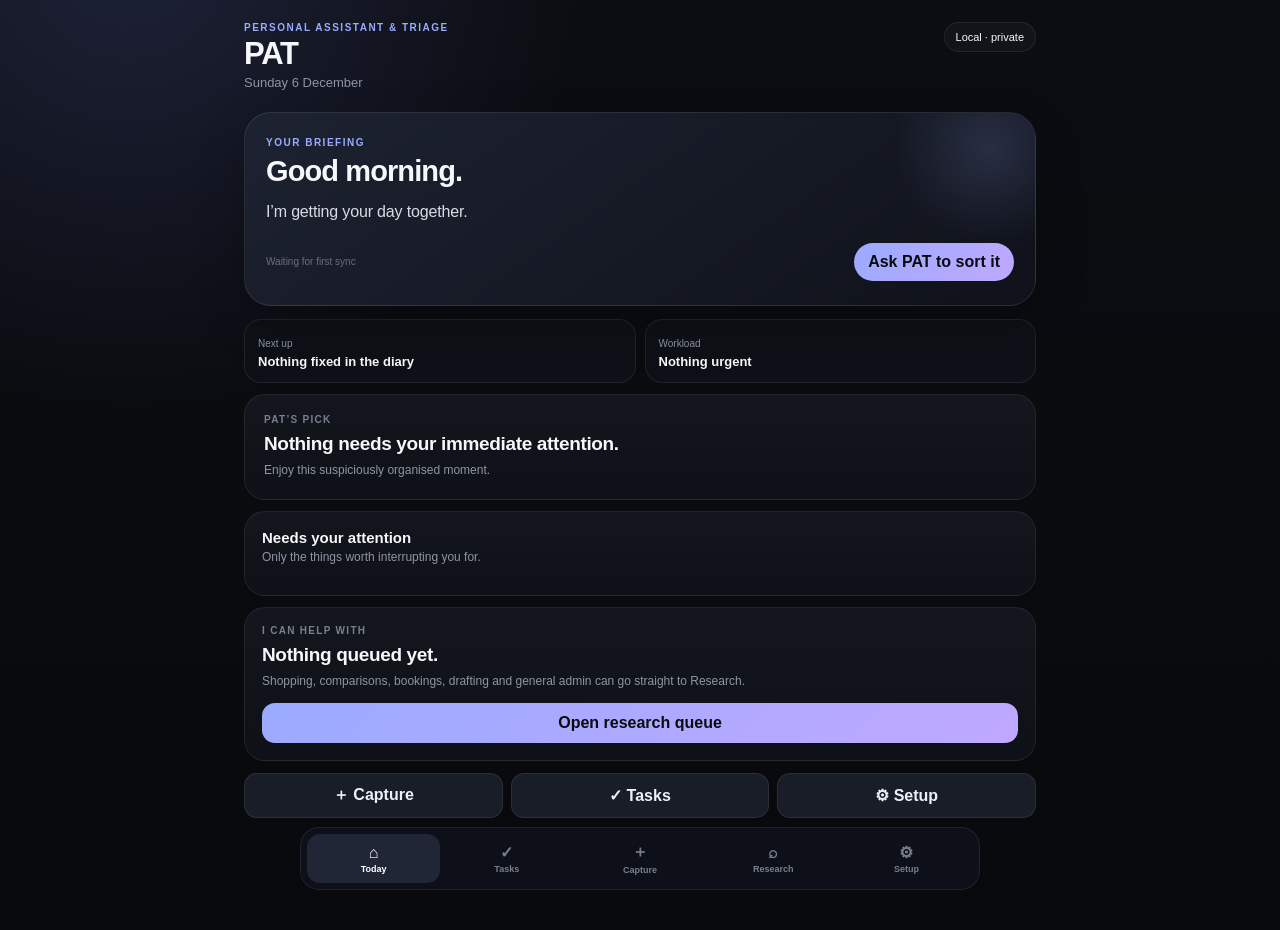
==== commit 8d2ac146: "Redesign Today as personal assistant briefing" ====
--- a/index.html
+++ b/index.html
@@ -1 +1 @@
-<!doctype html><html lang="en"><head><meta charset="utf-8"><meta name="viewport" content="width=device-width,initial-scale=1,viewport-fit=cover"><meta name="theme-color" content="#090a0d"><meta name="apple-mobile-web-app-capable" content="yes"><meta name="apple-mobile-web-app-status-bar-style" content="black-translucent"><link rel="manifest" href="manifest.json"><link rel="apple-touch-icon" href="icon-192.png"><title>PAT — Personal Assistant & Triage</title><style>:root{color-scheme:dark;--bg:#090a0d;--panel:#151821;--panel2:#10131a;--text:#f5f7fb;--muted:#8d94a2;--line:rgba(255,255,255,.08);--accent:#8ea7ff;--accent2:#b59cff;--danger:#ff7b83;--warn:#ffc36b;--good:#74d8a4;--wa:#61d88a}*{box-sizing:border-box;-webkit-tap-highlight-color:transparent}body{margin:0;min-height:100vh;font-family:-apple-system,BlinkMacSystemFont,"SF Pro Display","Segoe UI",sans-serif;background:radial-gradient(circle at 15% -10%,rgba(99,119,220,.18),transparent 33%),linear-gradient(#0b0d12,var(--bg));color:var(--text)}button,input,textarea,select{font:inherit}.app{max-width:820px;margin:auto;padding:calc(22px + env(safe-area-inset-top)) 14px calc(100px + env(safe-area-inset-bottom))}.top{display:flex;justify-content:space-between;gap:12px;align-items:flex-start;margin-bottom:20px}.eyebrow{font-size:10px;letter-spacing:.15em;text-transform:uppercase;color:var(--accent);font-weight:800}.brand{font-size:34px;font-weight:820;letter-spacing:-1.4px;margin:3px 0}.date,.sub,.meta{color:var(--muted)}.date{font-size:13px}.status{padding:8px 11px;border:1px solid var(--line);border-radius:999px;font-size:11px;background:rgba(255,255,255,.03)}.screen{display:none}.screen.active{display:block}.hero,.card{border:1px solid var(--line);background:linear-gradient(180deg,rgba(22,25,34,.96),rgba(15,18,25,.96));border-radius:22px;padding:17px;margin-bottom:12px;box-shadow:inset 0 1px 0 rgba(255,255,255,.025)}.hero{padding:21px;background:linear-gradient(145deg,rgba(35,40,56,.98),rgba(17,20,28,.96))}.hero h1{font-size:26px;margin:5px 0 6px;letter-spacing:-.7px}.hero p{margin:0;font-size:13px;color:var(--muted)}.metrics{display:grid;grid-template-columns:repeat(4,1fr);gap:7px;margin-top:17px}.metric{background:#0d1016;border:1px solid var(--line);border-radius:14px;padding:11px}.metric b{display:block;font-size:21px}.metric span{font-size:10px;color:var(--muted)}.head{display:flex;justify-content:space-between;gap:10px;align-items:flex-start;margin-bottom:11px}.head h2{font-size:15px;margin:0}.sub{font-size:12px;line-height:1.4;margin-top:3px}.grid{display:grid;grid-template-columns:1fr 1fr;gap:11px}.wide{grid-column:1/-1}.item{display:grid;grid-template-columns:auto 1fr auto;gap:10px;align-items:start;padding:11px 0;border-top:1px solid var(--line)}.item:first-child{border-top:0}.title{font-size:14px;font-weight:680}.meta{font-size:11px;margin-top:4px}.dot{width:8px;height:8px;border-radius:50%;margin-top:5px;background:#657083}.dot.high{background:var(--danger)}.dot.event{background:var(--accent)}.dot.inbox{background:var(--warn)}.dot.research{background:var(--accent2)}.dot.whatsapp{background:var(--wa)}.check{width:20px;height:20px;accent-color:var(--accent)}.iconBtn{border:0;background:transparent;color:#697283;padding:0 4px;font-size:18px}.empty{color:var(--muted);font-size:13px;padding:4px 0}.toolbar,.actions,.quick{display:flex;gap:8px}.toolbar{overflow:auto;margin-bottom:11px}.quick{display:grid;grid-template-columns:repeat(3,1fr);margin:12px 0}.quick button{font-size:11px}.filter{white-space:nowrap;background:#11151d;color:#aeb5c3;border:1px solid var(--line);border-radius:999px;padding:7px 10px}.filter.active{background:#222a3d;color:#fff}.primary,.secondary,.ghost,.quick button{border-radius:13px;padding:11px 12px;font-weight:750;cursor:pointer}.primary{border:0;background:linear-gradient(135deg,var(--accent),var(--accent2));color:#090b11}.secondary,.quick button{background:#1a1f2a;color:#edf0f6;border:1px solid var(--line)}.ghost{background:transparent;color:#c4cad5;border:1px solid var(--line)}.wideBtn{width:100%}.field,textarea,select,input{width:100%;background:#0c0f15;border:1px solid var(--line);border-radius:12px;color:#fff;padding:12px;outline:none}textarea{min-height:100px;resize:vertical}.formrow{display:grid;grid-template-columns:1fr 1fr;gap:8px;margin-top:8px}.actions{margin-top:8px}.actions>*{flex:1}.captureGrid{display:grid;grid-template-columns:repeat(2,1fr);gap:8px;margin-top:9px}.captureGrid button{min-height:52px}.researchCard{border:1px solid var(--line);background:#0d1016;border-radius:15px;padding:12px;margin-top:9px}.connection{display:flex;justify-content:space-between;gap:12px;align-items:center;padding:12px 0;border-top:1px solid var(--line)}.connection:first-child{border-top:0}.connection strong{font-size:13px}.connection small{display:block;color:var(--muted);font-size:11px;margin-top:3px}.badge{font-size:10px;border:1px solid var(--line);border-radius:999px;padding:5px 7px;color:#aeb7c7}.badge.ready{color:var(--good)}nav{position:fixed;left:50%;transform:translateX(-50%);bottom:calc(10px + env(safe-area-inset-bottom));width:min(680px,calc(100% - 20px));display:grid;grid-template-columns:repeat(5,1fr);background:rgba(15,18,26,.9);backdrop-filter:blur(22px);border:1px solid var(--line);border-radius:19px;padding:6px;z-index:20}nav button{border:0;background:transparent;color:#777f8e;border-radius:13px;padding:8px 2px;font-size:9px;font-weight:700}nav button b{display:block;font-size:16px;margin-bottom:2px}nav button.active{background:#202636;color:#fff}.toast{position:fixed;left:50%;bottom:90px;transform:translate(-50%,15px);opacity:0;background:#f4f6fb;color:#10131a;padding:9px 13px;border-radius:999px;font-size:11px;font-weight:800;transition:.2s;z-index:30}.toast.show{opacity:1;transform:translate(-50%,0)}@media(max-width:620px){.grid{grid-template-columns:1fr}.wide{grid-column:auto}.metrics{grid-template-columns:repeat(2,1fr)}.brand{font-size:31px}.status{display:none}}</style></head><body><div class="app"><header class="top"><div><div class="eyebrow">Personal Assistant &amp; Triage</div><div class="brand">PAT</div><div class="date" id="todayDate"></div></div><div class="status" id="syncStatus">Local · private</div></header><main><section class="screen active" data-screen="today"><div class="hero"><div class="eyebrow">Daily briefing</div><h1 id="greeting">Good morning.</h1><p id="briefLine">Here’s what deserves your attention.</p><div class="metrics"><div class="metric"><b id="mTasks">0</b><span>open tasks</span></div><div class="metric"><b id="mToday">0</b><span>due / overdue</span></div><div class="metric"><b id="mEvents">0</b><span>events today</span></div><div class="metric"><b id="mTriage">0</b><span>to triage</span></div></div></div><div class="quick"><button data-action="capture"><b>＋</b>Capture</button><button data-action="brief"><b>✦</b>Ask PAT</button><button data-nav="research"><b>⌕</b>Research</button></div><div class="grid"><section class="card"><div class="head"><div><h2>Priority queue</h2><div class="sub">Due, overdue and high priority.</div></div></div><div id="todayTasks"></div></section><section class="card"><div class="head"><div><h2>Calendar</h2><div class="sub">Today from Apple Calendar.</div></div></div><div id="todayEvents"></div></section><section class="card wide"><div class="head"><div><h2>Triage</h2><div class="sub">Mail actions and unread people that need checking.</div></div></div><div id="triageItems"></div></section></div></section><section class="screen" data-screen="tasks"><section class="card"><div class="head"><div><h2>Tasks</h2><div class="sub">Everything on PAT’s radar.</div></div></div><div class="toolbar"><button class="filter active" data-filter="open">Open</button><button class="filter" data-filter="today">Today</button><button class="filter" data-filter="all">All</button></div><div id="allTasks"></div></section><section class="card"><div class="head"><div><h2>Add task</h2></div></div><input id="taskText" placeholder="What needs sorting?"><div class="formrow"><select id="priority"><option value="2">Normal priority</option><option value="1">High priority</option><option value="3">Low priority</option></select><input id="dueDate" type="date"></div><button class="primary wideBtn" id="addTask" style="margin-top:8px">Add task</button></section></section><section class="screen" data-screen="capture"><section class="card"><div class="head"><div><h2>Capture</h2><div class="sub">Get it out of your head. Decide what it is afterwards.</div></div></div><textarea id="brainText" placeholder="Need to remember, buy, book, reply to, investigate..."></textarea><div class="captureGrid"><button class="primary" id="brainToTask">Make task</button><button class="secondary" id="brainToReminder">Make reminder</button><button class="secondary" id="brainToResearch">Research it</button><button class="ghost" id="saveBrain">Save note</button></div><div id="brainItems"></div></section><section class="card"><div class="head"><div><h2>Unread WhatsApp</h2><div class="sub">Name only. PAT does not store message content.</div></div></div><input id="whatsappName" placeholder="Who has an unread message?"><button class="secondary wideBtn" id="addWhatsApp" style="margin-top:8px">Add unread person</button></section></section><section class="screen" data-screen="research"><section class="card"><div class="head"><div><h2>Research queue</h2><div class="sub">Shopping, comparisons, bookings and anything you want PAT to investigate.</div></div></div><input id="researchText" placeholder="e.g. Find me two medium suitcases under £120"><button class="primary wideBtn" id="addResearch" style="margin-top:8px">Add research job</button><div id="researchItems"></div></section></section><section class="screen" data-screen="settings"><section class="card"><div class="head"><div><h2>Connections</h2><div class="sub">PAT stays local; phone automations bridge your data into it.</div></div></div><div class="connection"><div><strong>Apple Calendar</strong><small>Imported by PAT Sync shortcut</small></div><span class="badge" id="calendarBadge">Awaiting sync</span></div><div class="connection"><div><strong>Apple Reminders</strong><small>Imported by the same PAT Sync shortcut</small></div><span class="badge" id="remindersBadge">Awaiting sync</span></div><div class="connection"><div><strong>iCloud Mail</strong><small>Aggressive action triage, metadata only</small></div><span class="badge" id="mailBadge">Awaiting sync</span></div><div class="connection"><div><strong>WhatsApp</strong><small>Sender name + unread flag only</small></div><span class="badge">Manual intake</span></div><div class="connection"><div><strong>Alexa Reminders</strong><small>Second reminder source; bridge being added</small></div><span class="badge">Planned</span></div></section><section class="card"><div class="head"><div><h2>Data</h2></div></div><div class="actions"><button class="secondary" id="importDemo">Test sync import</button><button class="ghost" id="exportData">Backup</button></div></section></section></main></div><nav><button class="active" data-nav="today"><b>⌂</b>Today</button><button data-nav="tasks"><b>✓</b>Tasks</button><button data-nav="capture"><b>＋</b>Capture</button><button data-nav="research"><b>⌕</b>Research</button><button data-nav="settings"><b>⚙</b>Setup</button></nav><div class="toast" id="toast"></div><script src="app.js"></script></body></html>+<!doctype html><html lang="en"><head><meta charset="utf-8"><meta name="viewport" content="width=device-width,initial-scale=1,viewport-fit=cover"><meta name="theme-color" content="#08090c"><meta name="apple-mobile-web-app-capable" content="yes"><meta name="apple-mobile-web-app-status-bar-style" content="black-translucent"><link rel="manifest" href="manifest.json"><link rel="apple-touch-icon" href="icon-192.png"><title>PAT — Personal Assistant & Triage</title><style>:root{color-scheme:dark;--bg:#08090c;--panel:#12151c;--panel2:#0d1016;--text:#f6f7fb;--muted:#8e95a4;--line:rgba(255,255,255,.08);--accent:#9aabff;--accent2:#c0a8ff;--danger:#ff7f87;--warn:#ffc66d;--good:#75daa6;--wa:#62d98c}*{box-sizing:border-box;-webkit-tap-highlight-color:transparent}body{margin:0;min-height:100vh;font-family:-apple-system,BlinkMacSystemFont,"SF Pro Display","Segoe UI",sans-serif;background:radial-gradient(circle at 10% -4%,rgba(110,125,220,.18),transparent 30%),linear-gradient(180deg,#0b0d12,var(--bg));color:var(--text)}button,input,textarea,select{font:inherit}.app{max-width:820px;margin:auto;padding:calc(22px + env(safe-area-inset-top)) 14px calc(100px + env(safe-area-inset-bottom))}.top{display:flex;justify-content:space-between;align-items:flex-start;gap:12px;margin-bottom:22px}.eyebrow{font-size:10px;letter-spacing:.15em;text-transform:uppercase;color:var(--accent);font-weight:800}.brand{font-size:31px;font-weight:830;letter-spacing:-1.2px;margin:3px 0}.date,.sub,.meta{color:var(--muted)}.date{font-size:13px}.status{padding:8px 11px;border:1px solid var(--line);border-radius:999px;font-size:11px;background:rgba(255,255,255,.03)}.screen{display:none}.screen.active{display:block}.brief{position:relative;overflow:hidden;border:1px solid rgba(255,255,255,.10);background:linear-gradient(145deg,rgba(30,35,50,.98),rgba(15,18,26,.98));border-radius:27px;padding:24px 21px;margin-bottom:13px;box-shadow:0 18px 48px rgba(0,0,0,.22)}.brief:after{content:"";position:absolute;right:-55px;top:-65px;width:200px;height:200px;border-radius:50%;background:radial-gradient(circle,rgba(154,171,255,.16),transparent 68%);pointer-events:none}.brief h1{font-size:29px;letter-spacing:-.9px;margin:7px 0 12px}.summary{font-size:16px;line-height:1.55;color:#d8dce6;letter-spacing:-.01em;max-width:650px}.briefFoot{display:flex;justify-content:space-between;align-items:center;gap:10px;margin-top:18px}.syncTiny{font-size:10px;color:#686f7d}.ask{border:0;border-radius:999px;padding:10px 14px;background:linear-gradient(135deg,var(--accent),var(--accent2));color:#090b11;font-weight:800}.card{border:1px solid var(--line);background:linear-gradient(180deg,rgba(20,23,31,.96),rgba(14,17,23,.96));border-radius:21px;padding:17px;margin-bottom:11px}.card.feature{padding:19px}.head{display:flex;justify-content:space-between;gap:10px;align-items:flex-start;margin-bottom:12px}.head h2{font-size:15px;margin:0}.sub{font-size:12px;line-height:1.4;margin-top:3px}.label{font-size:10px;text-transform:uppercase;letter-spacing:.13em;font-weight:800;color:#777f90;margin-bottom:7px}.bigline{font-size:19px;font-weight:760;line-height:1.3;letter-spacing:-.35px}.support{font-size:12px;color:var(--muted);margin-top:6px;line-height:1.45}.glance{display:grid;grid-template-columns:1fr 1fr;gap:9px;margin-bottom:11px}.glanceItem{background:#0d1016;border:1px solid var(--line);border-radius:17px;padding:13px}.glanceItem b{display:block;font-size:13px;margin-top:3px}.glanceItem span{font-size:10px;color:var(--muted)}.attention{display:flex;flex-wrap:wrap;gap:7px}.chip{display:inline-flex;align-items:center;gap:7px;border:1px solid var(--line);background:#0d1016;border-radius:999px;padding:8px 10px;font-size:11px;color:#d5dae4}.chip .dot{width:7px;height:7px;border-radius:50%;background:var(--warn)}.chip.wa .dot{background:var(--wa)}.chip.mail .dot{background:var(--warn)}.chip.task .dot{background:var(--danger)}.chip.event .dot{background:var(--accent)}.quick{display:grid;grid-template-columns:repeat(3,1fr);gap:8px;margin:12px 0}.quick button,.primary,.secondary,.ghost{border-radius:13px;padding:11px 12px;font-weight:750;cursor:pointer}.quick button,.secondary{background:#181d27;color:#edf0f6;border:1px solid var(--line)}.primary{border:0;background:linear-gradient(135deg,var(--accent),var(--accent2));color:#090b11}.ghost{background:transparent;color:#c4cad5;border:1px solid var(--line)}.grid{display:grid;grid-template-columns:1fr 1fr;gap:11px}.wide{grid-column:1/-1}.item{display:grid;grid-template-columns:auto 1fr auto;gap:10px;align-items:start;padding:11px 0;border-top:1px solid var(--line)}.item:first-child{border-top:0}.title{font-size:14px;font-weight:680}.meta{font-size:11px;margin-top:4px}.dot{width:8px;height:8px;border-radius:50%;margin-top:5px;background:#657083}.dot.event{background:var(--accent)}.dot.inbox{background:var(--warn)}.dot.research{background:var(--accent2)}.dot.whatsapp{background:var(--wa)}.check{width:20px;height:20px;accent-color:var(--accent)}.iconBtn{border:0;background:transparent;color:#697283;padding:0 4px;font-size:18px}.empty{color:var(--muted);font-size:13px;padding:4px 0}.toolbar,.actions{display:flex;gap:8px}.toolbar{overflow:auto;margin-bottom:11px}.filter{white-space:nowrap;background:#11151d;color:#aeb5c3;border:1px solid var(--line);border-radius:999px;padding:7px 10px}.filter.active{background:#222a3d;color:#fff}.wideBtn{width:100%}textarea,select,input{width:100%;background:#0c0f15;border:1px solid var(--line);border-radius:12px;color:#fff;padding:12px;outline:none}textarea{min-height:100px;resize:vertical}.formrow{display:grid;grid-template-columns:1fr 1fr;gap:8px;margin-top:8px}.actions{margin-top:8px}.actions>*{flex:1}.captureGrid{display:grid;grid-template-columns:repeat(2,1fr);gap:8px;margin-top:9px}.captureGrid button{min-height:52px}.researchCard{border:1px solid var(--line);background:#0d1016;border-radius:15px;padding:12px;margin-top:9px}.connection{display:flex;justify-content:space-between;gap:12px;align-items:center;padding:12px 0;border-top:1px solid var(--line)}.connection:first-child{border-top:0}.connection strong{font-size:13px}.connection small{display:block;color:var(--muted);font-size:11px;margin-top:3px}.badge{font-size:10px;border:1px solid var(--line);border-radius:999px;padding:5px 7px;color:#aeb7c7}.badge.ready{color:var(--good)}nav{position:fixed;left:50%;transform:translateX(-50%);bottom:calc(10px + env(safe-area-inset-bottom));width:min(680px,calc(100% - 20px));display:grid;grid-template-columns:repeat(5,1fr);background:rgba(15,18,26,.91);backdrop-filter:blur(22px);border:1px solid var(--line);border-radius:19px;padding:6px;z-index:20}nav button{border:0;background:transparent;color:#777f8e;border-radius:13px;padding:8px 2px;font-size:9px;font-weight:700}nav button b{display:block;font-size:16px;margin-bottom:2px}nav button.active{background:#202636;color:#fff}.toast{position:fixed;left:50%;bottom:90px;transform:translate(-50%,15px);opacity:0;background:#f4f6fb;color:#10131a;padding:9px 13px;border-radius:999px;font-size:11px;font-weight:800;transition:.2s;z-index:30}.toast.show{opacity:1;transform:translate(-50%,0)}@media(max-width:620px){.grid{grid-template-columns:1fr}.wide{grid-column:auto}.brand{font-size:29px}.status{display:none}.summary{font-size:15px}.brief h1{font-size:27px}}@media(max-width:390px){.glance{grid-template-columns:1fr}.briefFoot{align-items:flex-start;flex-direction:column}.quick{grid-template-columns:1fr 1fr}.quick button:last-child{grid-column:1/-1}}</style></head><body><div class="app"><header class="top"><div><div class="eyebrow">Personal Assistant &amp; Triage</div><div class="brand">PAT</div><div class="date" id="todayDate"></div></div><div class="status" id="syncStatus">Local · private</div></header><main><section class="screen active" data-screen="today"><section class="brief"><div class="eyebrow">Your briefing</div><h1 id="greeting">Good afternoon.</h1><div class="summary" id="dailySummary">I’m getting your day together.</div><div class="briefFoot"><div class="syncTiny" id="briefSync">Waiting for first sync</div><button class="ask" data-action="brief">Ask PAT to sort it</button></div></section><div class="glance"><div class="glanceItem"><span>Next up</span><b id="nextEvent">Nothing fixed in the diary</b></div><div class="glanceItem"><span>Workload</span><b id="workload">Nothing urgent</b></div></div><section class="card feature"><div class="label">PAT’s pick</div><div class="bigline" id="patPick">Nothing needs your immediate attention.</div><div class="support" id="patPickWhy">Enjoy this suspiciously organised moment.</div></section><section class="card"><div class="head"><div><h2>Needs your attention</h2><div class="sub">Only the things worth interrupting you for.</div></div></div><div class="attention" id="attentionChips"></div></section><section class="card" id="canSortCard"><div class="label">I can help with</div><div class="bigline" id="canSortText">Nothing queued yet.</div><div class="support">Shopping, comparisons, bookings, drafting and general admin can go straight to Research.</div><button class="primary wideBtn" data-nav="research" style="margin-top:12px">Open research queue</button></section><div class="quick"><button data-action="capture">＋ Capture</button><button data-nav="tasks">✓ Tasks</button><button data-nav="settings">⚙ Setup</button></div></section><section class="screen" data-screen="tasks"><section class="card"><div class="head"><div><h2>Tasks</h2><div class="sub">The full list lives here, not on your face every morning.</div></div></div><div class="toolbar"><button class="filter active" data-filter="open">Open</button><button class="filter" data-filter="today">Today</button><button class="filter" data-filter="all">All</button></div><div id="allTasks"></div></section><section class="card"><div class="head"><div><h2>Add task</h2></div></div><input id="taskText" placeholder="What needs sorting?"><div class="formrow"><select id="priority"><option value="2">Normal priority</option><option value="1">High priority</option><option value="3">Low priority</option></select><input id="dueDate" type="date"></div><button class="primary wideBtn" id="addTask" style="margin-top:8px">Add task</button></section></section><section class="screen" data-screen="capture"><section class="card"><div class="head"><div><h2>Capture</h2><div class="sub">Get it out of your head. Decide what it is afterwards.</div></div></div><textarea id="brainText" placeholder="Need to remember, buy, book, reply to, investigate..."></textarea><div class="captureGrid"><button class="primary" id="brainToTask">Make task</button><button class="secondary" id="brainToReminder">Make reminder</button><button class="secondary" id="brainToResearch">Research it</button><button class="ghost" id="saveBrain">Save note</button></div><div id="brainItems"></div></section><section class="card"><div class="head"><div><h2>Unread WhatsApp</h2><div class="sub">Name only. PAT does not store message content.</div></div></div><input id="whatsappName" placeholder="Who has an unread message?"><button class="secondary wideBtn" id="addWhatsApp" style="margin-top:8px">Add unread person</button></section></section><section class="screen" data-screen="research"><section class="card"><div class="head"><div><h2>Research queue</h2><div class="sub">Give PAT the jobs you don’t want to think through from scratch.</div></div></div><input id="researchText" placeholder="e.g. Find me two medium suitcases under £120"><button class="primary wideBtn" id="addResearch" style="margin-top:8px">Add research job</button><div id="researchItems"></div></section></section><section class="screen" data-screen="settings"><section class="card"><div class="head"><div><h2>Connections</h2><div class="sub">Your feeds into PAT.</div></div></div><div class="connection"><div><strong>Apple Calendar</strong><small>PAT Sync shortcut</small></div><span class="badge" id="calendarBadge">Awaiting sync</span></div><div class="connection"><div><strong>Apple Reminders</strong><small>PAT Sync shortcut</small></div><span class="badge" id="remindersBadge">Awaiting sync</span></div><div class="connection"><div><strong>iCloud Mail</strong><small>Aggressive action triage</small></div><span class="badge" id="mailBadge">Awaiting sync</span></div><div class="connection"><div><strong>WhatsApp</strong><small>Name + unread only</small></div><span class="badge">Testing intake</span></div><div class="connection"><div><strong>Alexa Reminders</strong><small>Source supported; bridge later</small></div><span class="badge">Planned</span></div></section><section class="card"><div class="head"><div><h2>Data</h2></div></div><div class="actions"><button class="secondary" id="importDemo">Load demo day</button><button class="ghost" id="exportData">Backup</button></div></section></section></main></div><nav><button class="active" data-nav="today"><b>⌂</b>Today</button><button data-nav="tasks"><b>✓</b>Tasks</button><button data-nav="capture"><b>＋</b>Capture</button><button data-nav="research"><b>⌕</b>Research</button><button data-nav="settings"><b>⚙</b>Setup</button></nav><div class="toast" id="toast"></div><script src="app.js"></script></body></html>
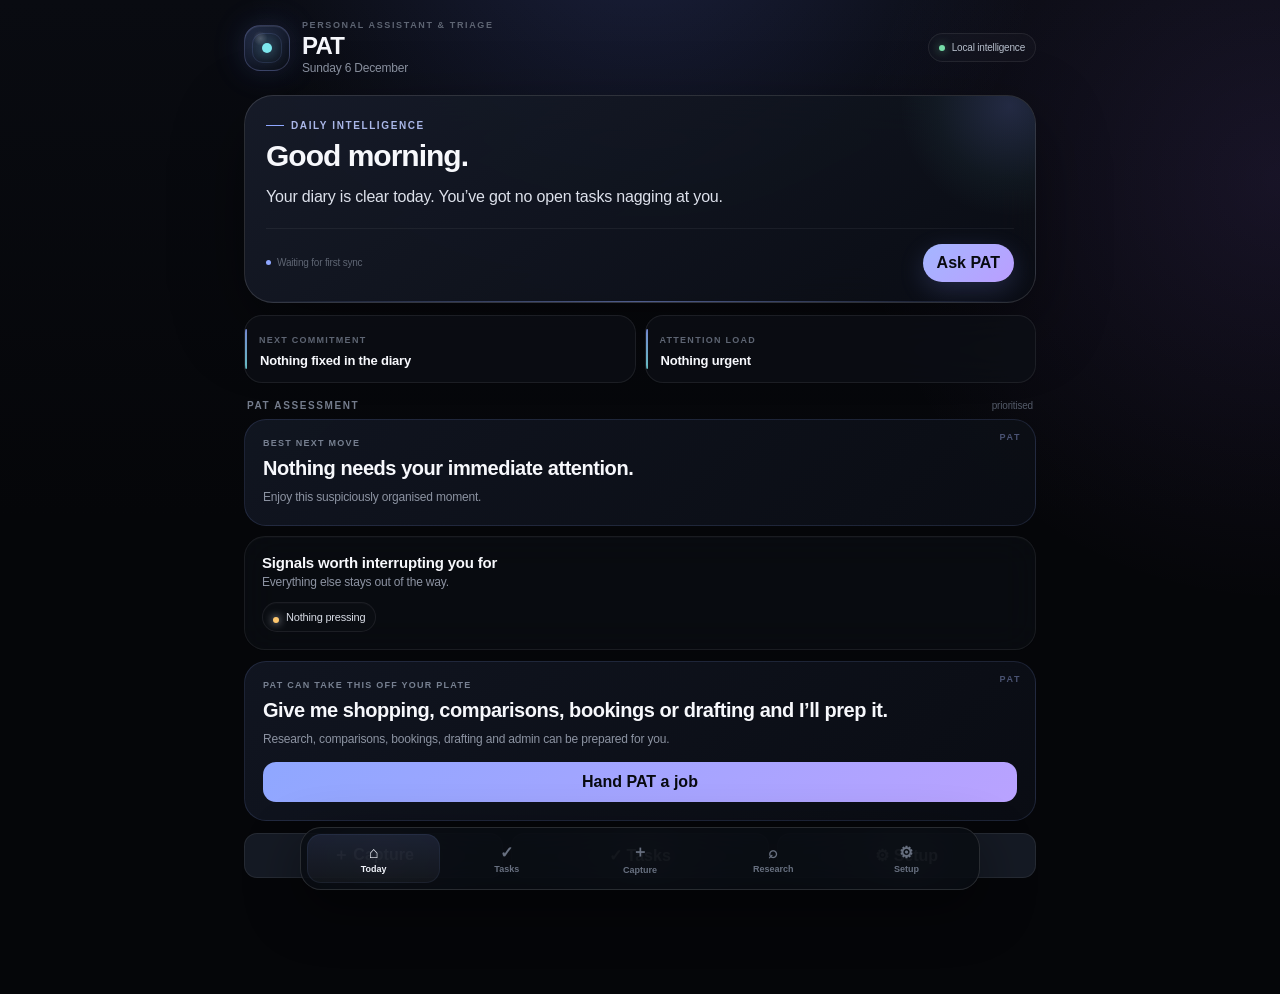
==== commit 24ecd875: "Redesign PAT as intelligent briefing interface" ====
--- a/index.html
+++ b/index.html
@@ -1 +1,24 @@
-<!doctype html><html lang="en"><head><meta charset="utf-8"><meta name="viewport" content="width=device-width,initial-scale=1,viewport-fit=cover"><meta name="theme-color" content="#08090c"><meta name="apple-mobile-web-app-capable" content="yes"><meta name="apple-mobile-web-app-status-bar-style" content="black-translucent"><link rel="manifest" href="manifest.json"><link rel="apple-touch-icon" href="icon-192.png"><title>PAT — Personal Assistant & Triage</title><style>:root{color-scheme:dark;--bg:#08090c;--panel:#12151c;--panel2:#0d1016;--text:#f6f7fb;--muted:#8e95a4;--line:rgba(255,255,255,.08);--accent:#9aabff;--accent2:#c0a8ff;--danger:#ff7f87;--warn:#ffc66d;--good:#75daa6;--wa:#62d98c}*{box-sizing:border-box;-webkit-tap-highlight-color:transparent}body{margin:0;min-height:100vh;font-family:-apple-system,BlinkMacSystemFont,"SF Pro Display","Segoe UI",sans-serif;background:radial-gradient(circle at 10% -4%,rgba(110,125,220,.18),transparent 30%),linear-gradient(180deg,#0b0d12,var(--bg));color:var(--text)}button,input,textarea,select{font:inherit}.app{max-width:820px;margin:auto;padding:calc(22px + env(safe-area-inset-top)) 14px calc(100px + env(safe-area-inset-bottom))}.top{display:flex;justify-content:space-between;align-items:flex-start;gap:12px;margin-bottom:22px}.eyebrow{font-size:10px;letter-spacing:.15em;text-transform:uppercase;color:var(--accent);font-weight:800}.brand{font-size:31px;font-weight:830;letter-spacing:-1.2px;margin:3px 0}.date,.sub,.meta{color:var(--muted)}.date{font-size:13px}.status{padding:8px 11px;border:1px solid var(--line);border-radius:999px;font-size:11px;background:rgba(255,255,255,.03)}.screen{display:none}.screen.active{display:block}.brief{position:relative;overflow:hidden;border:1px solid rgba(255,255,255,.10);background:linear-gradient(145deg,rgba(30,35,50,.98),rgba(15,18,26,.98));border-radius:27px;padding:24px 21px;margin-bottom:13px;box-shadow:0 18px 48px rgba(0,0,0,.22)}.brief:after{content:"";position:absolute;right:-55px;top:-65px;width:200px;height:200px;border-radius:50%;background:radial-gradient(circle,rgba(154,171,255,.16),transparent 68%);pointer-events:none}.brief h1{font-size:29px;letter-spacing:-.9px;margin:7px 0 12px}.summary{font-size:16px;line-height:1.55;color:#d8dce6;letter-spacing:-.01em;max-width:650px}.briefFoot{display:flex;justify-content:space-between;align-items:center;gap:10px;margin-top:18px}.syncTiny{font-size:10px;color:#686f7d}.ask{border:0;border-radius:999px;padding:10px 14px;background:linear-gradient(135deg,var(--accent),var(--accent2));color:#090b11;font-weight:800}.card{border:1px solid var(--line);background:linear-gradient(180deg,rgba(20,23,31,.96),rgba(14,17,23,.96));border-radius:21px;padding:17px;margin-bottom:11px}.card.feature{padding:19px}.head{display:flex;justify-content:space-between;gap:10px;align-items:flex-start;margin-bottom:12px}.head h2{font-size:15px;margin:0}.sub{font-size:12px;line-height:1.4;margin-top:3px}.label{font-size:10px;text-transform:uppercase;letter-spacing:.13em;font-weight:800;color:#777f90;margin-bottom:7px}.bigline{font-size:19px;font-weight:760;line-height:1.3;letter-spacing:-.35px}.support{font-size:12px;color:var(--muted);margin-top:6px;line-height:1.45}.glance{display:grid;grid-template-columns:1fr 1fr;gap:9px;margin-bottom:11px}.glanceItem{background:#0d1016;border:1px solid var(--line);border-radius:17px;padding:13px}.glanceItem b{display:block;font-size:13px;margin-top:3px}.glanceItem span{font-size:10px;color:var(--muted)}.attention{display:flex;flex-wrap:wrap;gap:7px}.chip{display:inline-flex;align-items:center;gap:7px;border:1px solid var(--line);background:#0d1016;border-radius:999px;padding:8px 10px;font-size:11px;color:#d5dae4}.chip .dot{width:7px;height:7px;border-radius:50%;background:var(--warn)}.chip.wa .dot{background:var(--wa)}.chip.mail .dot{background:var(--warn)}.chip.task .dot{background:var(--danger)}.chip.event .dot{background:var(--accent)}.quick{display:grid;grid-template-columns:repeat(3,1fr);gap:8px;margin:12px 0}.quick button,.primary,.secondary,.ghost{border-radius:13px;padding:11px 12px;font-weight:750;cursor:pointer}.quick button,.secondary{background:#181d27;color:#edf0f6;border:1px solid var(--line)}.primary{border:0;background:linear-gradient(135deg,var(--accent),var(--accent2));color:#090b11}.ghost{background:transparent;color:#c4cad5;border:1px solid var(--line)}.grid{display:grid;grid-template-columns:1fr 1fr;gap:11px}.wide{grid-column:1/-1}.item{display:grid;grid-template-columns:auto 1fr auto;gap:10px;align-items:start;padding:11px 0;border-top:1px solid var(--line)}.item:first-child{border-top:0}.title{font-size:14px;font-weight:680}.meta{font-size:11px;margin-top:4px}.dot{width:8px;height:8px;border-radius:50%;margin-top:5px;background:#657083}.dot.event{background:var(--accent)}.dot.inbox{background:var(--warn)}.dot.research{background:var(--accent2)}.dot.whatsapp{background:var(--wa)}.check{width:20px;height:20px;accent-color:var(--accent)}.iconBtn{border:0;background:transparent;color:#697283;padding:0 4px;font-size:18px}.empty{color:var(--muted);font-size:13px;padding:4px 0}.toolbar,.actions{display:flex;gap:8px}.toolbar{overflow:auto;margin-bottom:11px}.filter{white-space:nowrap;background:#11151d;color:#aeb5c3;border:1px solid var(--line);border-radius:999px;padding:7px 10px}.filter.active{background:#222a3d;color:#fff}.wideBtn{width:100%}textarea,select,input{width:100%;background:#0c0f15;border:1px solid var(--line);border-radius:12px;color:#fff;padding:12px;outline:none}textarea{min-height:100px;resize:vertical}.formrow{display:grid;grid-template-columns:1fr 1fr;gap:8px;margin-top:8px}.actions{margin-top:8px}.actions>*{flex:1}.captureGrid{display:grid;grid-template-columns:repeat(2,1fr);gap:8px;margin-top:9px}.captureGrid button{min-height:52px}.researchCard{border:1px solid var(--line);background:#0d1016;border-radius:15px;padding:12px;margin-top:9px}.connection{display:flex;justify-content:space-between;gap:12px;align-items:center;padding:12px 0;border-top:1px solid var(--line)}.connection:first-child{border-top:0}.connection strong{font-size:13px}.connection small{display:block;color:var(--muted);font-size:11px;margin-top:3px}.badge{font-size:10px;border:1px solid var(--line);border-radius:999px;padding:5px 7px;color:#aeb7c7}.badge.ready{color:var(--good)}nav{position:fixed;left:50%;transform:translateX(-50%);bottom:calc(10px + env(safe-area-inset-bottom));width:min(680px,calc(100% - 20px));display:grid;grid-template-columns:repeat(5,1fr);background:rgba(15,18,26,.91);backdrop-filter:blur(22px);border:1px solid var(--line);border-radius:19px;padding:6px;z-index:20}nav button{border:0;background:transparent;color:#777f8e;border-radius:13px;padding:8px 2px;font-size:9px;font-weight:700}nav button b{display:block;font-size:16px;margin-bottom:2px}nav button.active{background:#202636;color:#fff}.toast{position:fixed;left:50%;bottom:90px;transform:translate(-50%,15px);opacity:0;background:#f4f6fb;color:#10131a;padding:9px 13px;border-radius:999px;font-size:11px;font-weight:800;transition:.2s;z-index:30}.toast.show{opacity:1;transform:translate(-50%,0)}@media(max-width:620px){.grid{grid-template-columns:1fr}.wide{grid-column:auto}.brand{font-size:29px}.status{display:none}.summary{font-size:15px}.brief h1{font-size:27px}}@media(max-width:390px){.glance{grid-template-columns:1fr}.briefFoot{align-items:flex-start;flex-direction:column}.quick{grid-template-columns:1fr 1fr}.quick button:last-child{grid-column:1/-1}}</style></head><body><div class="app"><header class="top"><div><div class="eyebrow">Personal Assistant &amp; Triage</div><div class="brand">PAT</div><div class="date" id="todayDate"></div></div><div class="status" id="syncStatus">Local · private</div></header><main><section class="screen active" data-screen="today"><section class="brief"><div class="eyebrow">Your briefing</div><h1 id="greeting">Good afternoon.</h1><div class="summary" id="dailySummary">I’m getting your day together.</div><div class="briefFoot"><div class="syncTiny" id="briefSync">Waiting for first sync</div><button class="ask" data-action="brief">Ask PAT to sort it</button></div></section><div class="glance"><div class="glanceItem"><span>Next up</span><b id="nextEvent">Nothing fixed in the diary</b></div><div class="glanceItem"><span>Workload</span><b id="workload">Nothing urgent</b></div></div><section class="card feature"><div class="label">PAT’s pick</div><div class="bigline" id="patPick">Nothing needs your immediate attention.</div><div class="support" id="patPickWhy">Enjoy this suspiciously organised moment.</div></section><section class="card"><div class="head"><div><h2>Needs your attention</h2><div class="sub">Only the things worth interrupting you for.</div></div></div><div class="attention" id="attentionChips"></div></section><section class="card" id="canSortCard"><div class="label">I can help with</div><div class="bigline" id="canSortText">Nothing queued yet.</div><div class="support">Shopping, comparisons, bookings, drafting and general admin can go straight to Research.</div><button class="primary wideBtn" data-nav="research" style="margin-top:12px">Open research queue</button></section><div class="quick"><button data-action="capture">＋ Capture</button><button data-nav="tasks">✓ Tasks</button><button data-nav="settings">⚙ Setup</button></div></section><section class="screen" data-screen="tasks"><section class="card"><div class="head"><div><h2>Tasks</h2><div class="sub">The full list lives here, not on your face every morning.</div></div></div><div class="toolbar"><button class="filter active" data-filter="open">Open</button><button class="filter" data-filter="today">Today</button><button class="filter" data-filter="all">All</button></div><div id="allTasks"></div></section><section class="card"><div class="head"><div><h2>Add task</h2></div></div><input id="taskText" placeholder="What needs sorting?"><div class="formrow"><select id="priority"><option value="2">Normal priority</option><option value="1">High priority</option><option value="3">Low priority</option></select><input id="dueDate" type="date"></div><button class="primary wideBtn" id="addTask" style="margin-top:8px">Add task</button></section></section><section class="screen" data-screen="capture"><section class="card"><div class="head"><div><h2>Capture</h2><div class="sub">Get it out of your head. Decide what it is afterwards.</div></div></div><textarea id="brainText" placeholder="Need to remember, buy, book, reply to, investigate..."></textarea><div class="captureGrid"><button class="primary" id="brainToTask">Make task</button><button class="secondary" id="brainToReminder">Make reminder</button><button class="secondary" id="brainToResearch">Research it</button><button class="ghost" id="saveBrain">Save note</button></div><div id="brainItems"></div></section><section class="card"><div class="head"><div><h2>Unread WhatsApp</h2><div class="sub">Name only. PAT does not store message content.</div></div></div><input id="whatsappName" placeholder="Who has an unread message?"><button class="secondary wideBtn" id="addWhatsApp" style="margin-top:8px">Add unread person</button></section></section><section class="screen" data-screen="research"><section class="card"><div class="head"><div><h2>Research queue</h2><div class="sub">Give PAT the jobs you don’t want to think through from scratch.</div></div></div><input id="researchText" placeholder="e.g. Find me two medium suitcases under £120"><button class="primary wideBtn" id="addResearch" style="margin-top:8px">Add research job</button><div id="researchItems"></div></section></section><section class="screen" data-screen="settings"><section class="card"><div class="head"><div><h2>Connections</h2><div class="sub">Your feeds into PAT.</div></div></div><div class="connection"><div><strong>Apple Calendar</strong><small>PAT Sync shortcut</small></div><span class="badge" id="calendarBadge">Awaiting sync</span></div><div class="connection"><div><strong>Apple Reminders</strong><small>PAT Sync shortcut</small></div><span class="badge" id="remindersBadge">Awaiting sync</span></div><div class="connection"><div><strong>iCloud Mail</strong><small>Aggressive action triage</small></div><span class="badge" id="mailBadge">Awaiting sync</span></div><div class="connection"><div><strong>WhatsApp</strong><small>Name + unread only</small></div><span class="badge">Testing intake</span></div><div class="connection"><div><strong>Alexa Reminders</strong><small>Source supported; bridge later</small></div><span class="badge">Planned</span></div></section><section class="card"><div class="head"><div><h2>Data</h2></div></div><div class="actions"><button class="secondary" id="importDemo">Load demo day</button><button class="ghost" id="exportData">Backup</button></div></section></section></main></div><nav><button class="active" data-nav="today"><b>⌂</b>Today</button><button data-nav="tasks"><b>✓</b>Tasks</button><button data-nav="capture"><b>＋</b>Capture</button><button data-nav="research"><b>⌕</b>Research</button><button data-nav="settings"><b>⚙</b>Setup</button></nav><div class="toast" id="toast"></div><script src="app.js"></script></body></html>+<!doctype html><html lang="en"><head><meta charset="utf-8"><meta name="viewport" content="width=device-width,initial-scale=1,viewport-fit=cover"><meta name="theme-color" content="#050609"><meta name="apple-mobile-web-app-capable" content="yes"><meta name="apple-mobile-web-app-status-bar-style" content="black-translucent"><link rel="manifest" href="manifest.json"><link rel="apple-touch-icon" href="icon-192.png"><title>PAT — Personal Assistant & Triage</title><style>
+:root{color-scheme:dark;--bg:#050609;--bg2:#080a10;--glass:rgba(14,17,25,.72);--glass2:rgba(18,22,32,.88);--text:#f7f8fc;--muted:#8c93a2;--muted2:#5e6573;--line:rgba(255,255,255,.075);--line2:rgba(255,255,255,.13);--accent:#8fa7ff;--accent2:#b9a2ff;--cyan:#7ee9ef;--danger:#ff7e88;--warn:#ffc86e;--good:#77dfa9;--wa:#63dc90;--shadow:0 24px 70px rgba(0,0,0,.38)}
+*{box-sizing:border-box;-webkit-tap-highlight-color:transparent}html{background:var(--bg)}body{margin:0;min-height:100vh;font-family:-apple-system,BlinkMacSystemFont,"SF Pro Display","Segoe UI",sans-serif;color:var(--text);background:radial-gradient(circle at 50% -10%,rgba(105,126,255,.18),transparent 32%),radial-gradient(circle at 100% 18%,rgba(167,110,255,.10),transparent 28%),linear-gradient(180deg,#090b11 0%,#050609 52%,#050609 100%);letter-spacing:-.012em}
+body:before{content:"";position:fixed;inset:0;pointer-events:none;opacity:.16;background-image:linear-gradient(rgba(255,255,255,.018) 1px,transparent 1px),linear-gradient(90deg,rgba(255,255,255,.018) 1px,transparent 1px);background-size:28px 28px;mask-image:linear-gradient(to bottom,black,transparent 72%)}button,input,textarea,select{font:inherit}.app{max-width:820px;margin:auto;padding:calc(20px + env(safe-area-inset-top)) 14px calc(104px + env(safe-area-inset-bottom));position:relative;z-index:1}
+.top{display:flex;justify-content:space-between;align-items:center;gap:14px;margin-bottom:20px}.identity{display:flex;align-items:center;gap:12px}.core{width:46px;height:46px;border-radius:16px;position:relative;display:grid;place-items:center;background:radial-gradient(circle at 35% 28%,rgba(255,255,255,.20),transparent 17%),linear-gradient(145deg,#222a43,#121624 65%,#0d1017);border:1px solid rgba(157,176,255,.24);box-shadow:0 0 34px rgba(121,143,255,.16),inset 0 1px 0 rgba(255,255,255,.08)}.core:before{content:"";width:10px;height:10px;border-radius:50%;background:var(--cyan);box-shadow:0 0 16px rgba(126,233,239,.9),0 0 35px rgba(143,167,255,.55);animation:pulse 2.8s ease-in-out infinite}.core:after{content:"";position:absolute;inset:7px;border:1px solid rgba(143,167,255,.14);border-radius:11px}@keyframes pulse{0%,100%{transform:scale(.8);opacity:.78}50%{transform:scale(1.08);opacity:1}}
+.eyebrow{font-size:9px;letter-spacing:.18em;text-transform:uppercase;color:var(--muted2);font-weight:800}.brand{font-size:24px;font-weight:840;letter-spacing:-.8px;margin:2px 0 1px}.date{font-size:12px;color:var(--muted)}.status{display:flex;align-items:center;gap:7px;padding:8px 10px;border:1px solid var(--line);border-radius:999px;font-size:10px;color:#b7bfcc;background:rgba(255,255,255,.025);backdrop-filter:blur(16px)}.status:before{content:"";width:6px;height:6px;border-radius:50%;background:var(--good);box-shadow:0 0 10px rgba(119,223,169,.65)}
+.screen{display:none}.screen.active{display:block}.brief{position:relative;overflow:hidden;border:1px solid var(--line2);background:linear-gradient(145deg,rgba(23,28,42,.94),rgba(10,13,20,.92));border-radius:29px;padding:24px 21px 20px;margin-bottom:12px;box-shadow:var(--shadow);backdrop-filter:blur(24px)}.brief:before{content:"";position:absolute;width:230px;height:230px;right:-90px;top:-105px;border-radius:50%;background:radial-gradient(circle,rgba(137,160,255,.18),rgba(126,233,239,.04) 45%,transparent 68%)}.brief:after{content:"";position:absolute;left:0;right:0;bottom:0;height:1px;background:linear-gradient(90deg,transparent,rgba(143,167,255,.5),transparent)}.briefTag{display:flex;align-items:center;gap:7px;font-size:10px;text-transform:uppercase;letter-spacing:.16em;color:#aab7e8;font-weight:800}.briefTag:before{content:"";width:18px;height:1px;background:var(--accent)}.brief h1{font-size:30px;line-height:1.05;letter-spacing:-1px;margin:9px 0 12px}.summary{font-size:16px;line-height:1.58;color:#dde1eb;max-width:650px}.briefFoot{display:flex;align-items:center;justify-content:space-between;gap:12px;margin-top:19px;padding-top:15px;border-top:1px solid rgba(255,255,255,.055)}.syncTiny{font-size:10px;color:var(--muted2);display:flex;align-items:center;gap:6px}.syncTiny:before{content:"";width:5px;height:5px;border-radius:50%;background:var(--accent)}.ask{border:0;border-radius:999px;padding:10px 14px;background:linear-gradient(135deg,#a4b6ff,#ba9eff);color:#080a10;font-weight:820;box-shadow:0 8px 26px rgba(132,150,255,.20);cursor:pointer}
+.signalRow{display:grid;grid-template-columns:1fr 1fr;gap:9px;margin:12px 0}.signal{position:relative;overflow:hidden;border:1px solid var(--line);background:rgba(13,16,23,.72);backdrop-filter:blur(18px);border-radius:18px;padding:13px 14px}.signal:before{content:"";position:absolute;left:0;top:13px;bottom:13px;width:2px;border-radius:2px;background:linear-gradient(var(--accent),var(--cyan));opacity:.8}.signal span{font-size:9px;text-transform:uppercase;letter-spacing:.14em;color:var(--muted2);font-weight:800}.signal b{display:block;font-size:13px;line-height:1.35;margin:5px 0 0;padding-left:1px}.sectionTitle{display:flex;align-items:center;justify-content:space-between;margin:17px 3px 8px}.sectionTitle span{font-size:10px;text-transform:uppercase;letter-spacing:.16em;color:#747c8c;font-weight:800}.sectionTitle i{font-style:normal;font-size:10px;color:#535a68}
+.insight{position:relative;border:1px solid rgba(143,167,255,.14);background:linear-gradient(135deg,rgba(19,24,36,.86),rgba(11,14,21,.88));border-radius:22px;padding:18px;margin-bottom:10px;overflow:hidden}.insight:before{content:"PAT";position:absolute;right:14px;top:12px;font-size:9px;letter-spacing:.18em;color:rgba(171,188,255,.40);font-weight:900}.label{font-size:9px;text-transform:uppercase;letter-spacing:.14em;font-weight:800;color:#778091;margin-bottom:8px}.bigline{font-size:20px;font-weight:760;line-height:1.28;letter-spacing:-.45px;max-width:670px}.support{font-size:12px;color:var(--muted);margin-top:7px;line-height:1.48}.attention{display:flex;flex-wrap:wrap;gap:7px}.chip{display:inline-flex;align-items:center;gap:7px;border:1px solid var(--line);background:rgba(12,15,21,.78);border-radius:999px;padding:8px 10px;font-size:11px;color:#d9dde6;box-shadow:inset 0 1px 0 rgba(255,255,255,.02)}.chip .dot{width:6px;height:6px;border-radius:50%;background:var(--warn);box-shadow:0 0 8px currentColor}.chip.wa .dot{background:var(--wa)}.chip.mail .dot{background:var(--warn)}.chip.task .dot{background:var(--danger)}.chip.event .dot{background:var(--accent)}
+.card{border:1px solid var(--line);background:linear-gradient(180deg,rgba(17,20,28,.88),rgba(10,13,18,.90));border-radius:21px;padding:17px;margin-bottom:11px;backdrop-filter:blur(18px);box-shadow:inset 0 1px 0 rgba(255,255,255,.018)}.card.soft{background:rgba(11,14,20,.65)}.head{display:flex;justify-content:space-between;gap:10px;align-items:flex-start;margin-bottom:12px}.head h2{font-size:15px;margin:0}.sub,.meta{color:var(--muted)}.sub{font-size:12px;line-height:1.4;margin-top:3px}.quick{display:grid;grid-template-columns:repeat(3,1fr);gap:8px;margin:12px 0}.quick button,.primary,.secondary,.ghost{border-radius:13px;padding:11px 12px;font-weight:760;cursor:pointer}.quick button,.secondary{background:#151a24;color:#edf0f6;border:1px solid var(--line)}.primary{border:0;background:linear-gradient(135deg,var(--accent),var(--accent2));color:#080a10}.ghost{background:transparent;color:#c5cbd6;border:1px solid var(--line)}.wideBtn{width:100%}.grid{display:grid;grid-template-columns:1fr 1fr;gap:11px}.wide{grid-column:1/-1}.item{display:grid;grid-template-columns:auto 1fr auto;gap:10px;align-items:start;padding:11px 0;border-top:1px solid var(--line)}.item:first-child{border-top:0}.title{font-size:14px;font-weight:680}.meta{font-size:11px;margin-top:4px}.dot{width:8px;height:8px;border-radius:50%;margin-top:5px;background:#657083}.dot.event{background:var(--accent)}.dot.inbox{background:var(--warn)}.dot.research{background:var(--accent2)}.dot.whatsapp{background:var(--wa)}.check{width:20px;height:20px;accent-color:var(--accent)}.iconBtn{border:0;background:transparent;color:#697283;padding:0 4px;font-size:18px}.empty{color:var(--muted);font-size:13px;padding:4px 0}.toolbar,.actions{display:flex;gap:8px}.toolbar{overflow:auto;margin-bottom:11px}.filter{white-space:nowrap;background:#10141c;color:#aeb5c3;border:1px solid var(--line);border-radius:999px;padding:7px 10px}.filter.active{background:#20283a;color:#fff;border-color:rgba(143,167,255,.20)}textarea,select,input{width:100%;background:#0a0d13;border:1px solid var(--line);border-radius:13px;color:#fff;padding:12px;outline:none;transition:.18s}textarea:focus,select:focus,input:focus{border-color:rgba(143,167,255,.38);box-shadow:0 0 0 3px rgba(143,167,255,.07)}textarea{min-height:100px;resize:vertical}.formrow{display:grid;grid-template-columns:1fr 1fr;gap:8px;margin-top:8px}.actions{margin-top:8px}.actions>*{flex:1}.captureGrid{display:grid;grid-template-columns:repeat(2,1fr);gap:8px;margin-top:9px}.captureGrid button{min-height:52px}.researchCard{border:1px solid var(--line);background:#0b0e14;border-radius:15px;padding:12px;margin-top:9px}.connection{display:flex;justify-content:space-between;gap:12px;align-items:center;padding:12px 0;border-top:1px solid var(--line)}.connection:first-child{border-top:0}.connection strong{font-size:13px}.connection small{display:block;color:var(--muted);font-size:11px;margin-top:3px}.badge{font-size:10px;border:1px solid var(--line);border-radius:999px;padding:5px 7px;color:#aeb7c7}.badge.ready{color:var(--good);border-color:rgba(119,223,169,.20)}
+nav{position:fixed;left:50%;transform:translateX(-50%);bottom:calc(10px + env(safe-area-inset-bottom));width:min(680px,calc(100% - 20px));display:grid;grid-template-columns:repeat(5,1fr);background:rgba(9,12,18,.84);backdrop-filter:blur(28px);border:1px solid var(--line2);border-radius:21px;padding:6px;z-index:20;box-shadow:0 18px 55px rgba(0,0,0,.45)}nav button{border:0;background:transparent;color:#687080;border-radius:14px;padding:8px 2px;font-size:9px;font-weight:720}nav button b{display:block;font-size:16px;margin-bottom:2px}nav button.active{background:linear-gradient(180deg,rgba(143,167,255,.13),rgba(255,255,255,.035));color:#f0f3fa;box-shadow:inset 0 0 0 1px rgba(143,167,255,.08)}.toast{position:fixed;left:50%;bottom:92px;transform:translate(-50%,14px);opacity:0;background:#f4f6fb;color:#10131a;padding:9px 13px;border-radius:999px;font-size:11px;font-weight:800;transition:.2s;z-index:30}.toast.show{opacity:1;transform:translate(-50%,0)}
+@media(max-width:620px){.grid{grid-template-columns:1fr}.wide{grid-column:auto}.status{display:none}.brief h1{font-size:28px}.summary{font-size:15px}.bigline{font-size:19px}}@media(max-width:390px){.signalRow{grid-template-columns:1fr}.briefFoot{align-items:flex-start;flex-direction:column}.quick{grid-template-columns:1fr 1fr}.quick button:last-child{grid-column:1/-1}}
+</style></head><body><div class="app"><header class="top"><div class="identity"><div class="core" aria-hidden="true"></div><div><div class="eyebrow">Personal Assistant &amp; Triage</div><div class="brand">PAT</div><div class="date" id="todayDate"></div></div></div><div class="status" id="syncStatus">Local intelligence</div></header><main>
+<section class="screen active" data-screen="today"><section class="brief"><div class="briefTag">Daily intelligence</div><h1 id="greeting">Good afternoon.</h1><div class="summary" id="dailySummary">I’m assessing your day.</div><div class="briefFoot"><div class="syncTiny" id="briefSync">Waiting for first sync</div><button class="ask" data-action="brief">Ask PAT</button></div></section>
+<div class="signalRow"><div class="signal"><span>Next commitment</span><b id="nextEvent">Nothing fixed in the diary</b></div><div class="signal"><span>Attention load</span><b id="workload">Nothing urgent</b></div></div>
+<div class="sectionTitle"><span>PAT assessment</span><i>prioritised</i></div><section class="insight"><div class="label">Best next move</div><div class="bigline" id="patPick">Nothing needs your immediate attention.</div><div class="support" id="patPickWhy">Enjoy this suspiciously organised moment.</div></section>
+<section class="card soft"><div class="head"><div><h2>Signals worth interrupting you for</h2><div class="sub">Everything else stays out of the way.</div></div></div><div class="attention" id="attentionChips"></div></section>
+<section class="insight" id="canSortCard"><div class="label">PAT can take this off your plate</div><div class="bigline" id="canSortText">Nothing queued yet.</div><div class="support">Research, comparisons, bookings, drafting and admin can be prepared for you.</div><button class="primary wideBtn" data-nav="research" style="margin-top:13px">Hand PAT a job</button></section>
+<div class="quick"><button data-action="capture">＋ Capture</button><button data-nav="tasks">✓ Tasks</button><button data-nav="settings">⚙ Setup</button></div></section>
+<section class="screen" data-screen="tasks"><section class="card"><div class="head"><div><h2>Tasks</h2><div class="sub">The complete operational list.</div></div></div><div class="toolbar"><button class="filter active" data-filter="open">Open</button><button class="filter" data-filter="today">Today</button><button class="filter" data-filter="all">All</button></div><div id="allTasks"></div></section><section class="card"><div class="head"><div><h2>Add task</h2></div></div><input id="taskText" placeholder="What needs sorting?"><div class="formrow"><select id="priority"><option value="2">Normal priority</option><option value="1">High priority</option><option value="3">Low priority</option></select><input id="dueDate" type="date"></div><button class="primary wideBtn" id="addTask" style="margin-top:8px">Add task</button></section></section>
+<section class="screen" data-screen="capture"><section class="card"><div class="head"><div><h2>Capture</h2><div class="sub">Dump it here. PAT can classify it afterwards.</div></div></div><textarea id="brainText" placeholder="Need to remember, buy, book, reply to, investigate..."></textarea><div class="captureGrid"><button class="primary" id="brainToTask">Make task</button><button class="secondary" id="brainToReminder">Make reminder</button><button class="secondary" id="brainToResearch">Research it</button><button class="ghost" id="saveBrain">Save note</button></div><div id="brainItems"></div></section><section class="card"><div class="head"><div><h2>Unread WhatsApp</h2><div class="sub">Name only. Message content stays out of PAT.</div></div></div><input id="whatsappName" placeholder="Who has an unread message?"><button class="secondary wideBtn" id="addWhatsApp" style="margin-top:8px">Add unread person</button></section></section>
+<section class="screen" data-screen="research"><section class="card"><div class="head"><div><h2>Research queue</h2><div class="sub">Give PAT jobs that need thinking, comparing or finding.</div></div></div><input id="researchText" placeholder="e.g. Find me two medium suitcases under £120"><button class="primary wideBtn" id="addResearch" style="margin-top:8px">Add research job</button><div id="researchItems"></div></section></section>
+<section class="screen" data-screen="settings"><section class="card"><div class="head"><div><h2>Connections</h2><div class="sub">Signals feeding PAT’s briefing engine.</div></div></div><div class="connection"><div><strong>Apple Calendar</strong><small>PAT Sync shortcut</small></div><span class="badge" id="calendarBadge">Awaiting sync</span></div><div class="connection"><div><strong>Apple Reminders</strong><small>PAT Sync shortcut</small></div><span class="badge" id="remindersBadge">Awaiting sync</span></div><div class="connection"><div><strong>iCloud Mail</strong><small>Aggressive action triage</small></div><span class="badge" id="mailBadge">Awaiting sync</span></div><div class="connection"><div><strong>WhatsApp</strong><small>Name + unread only</small></div><span class="badge">Testing intake</span></div><div class="connection"><div><strong>Alexa Reminders</strong><small>Source supported; bridge later</small></div><span class="badge">Planned</span></div></section><section class="card"><div class="head"><div><h2>System</h2><div class="sub">Test the briefing engine or export PAT’s local state.</div></div></div><div class="actions"><button class="secondary" id="importDemo">Load demo day</button><button class="ghost" id="exportData">Backup</button></div></section></section>
+</main></div><nav><button class="active" data-nav="today"><b>⌂</b>Today</button><button data-nav="tasks"><b>✓</b>Tasks</button><button data-nav="capture"><b>＋</b>Capture</button><button data-nav="research"><b>⌕</b>Research</button><button data-nav="settings"><b>⚙</b>Setup</button></nav><div class="toast" id="toast"></div><script src="app.js"></script></body></html>
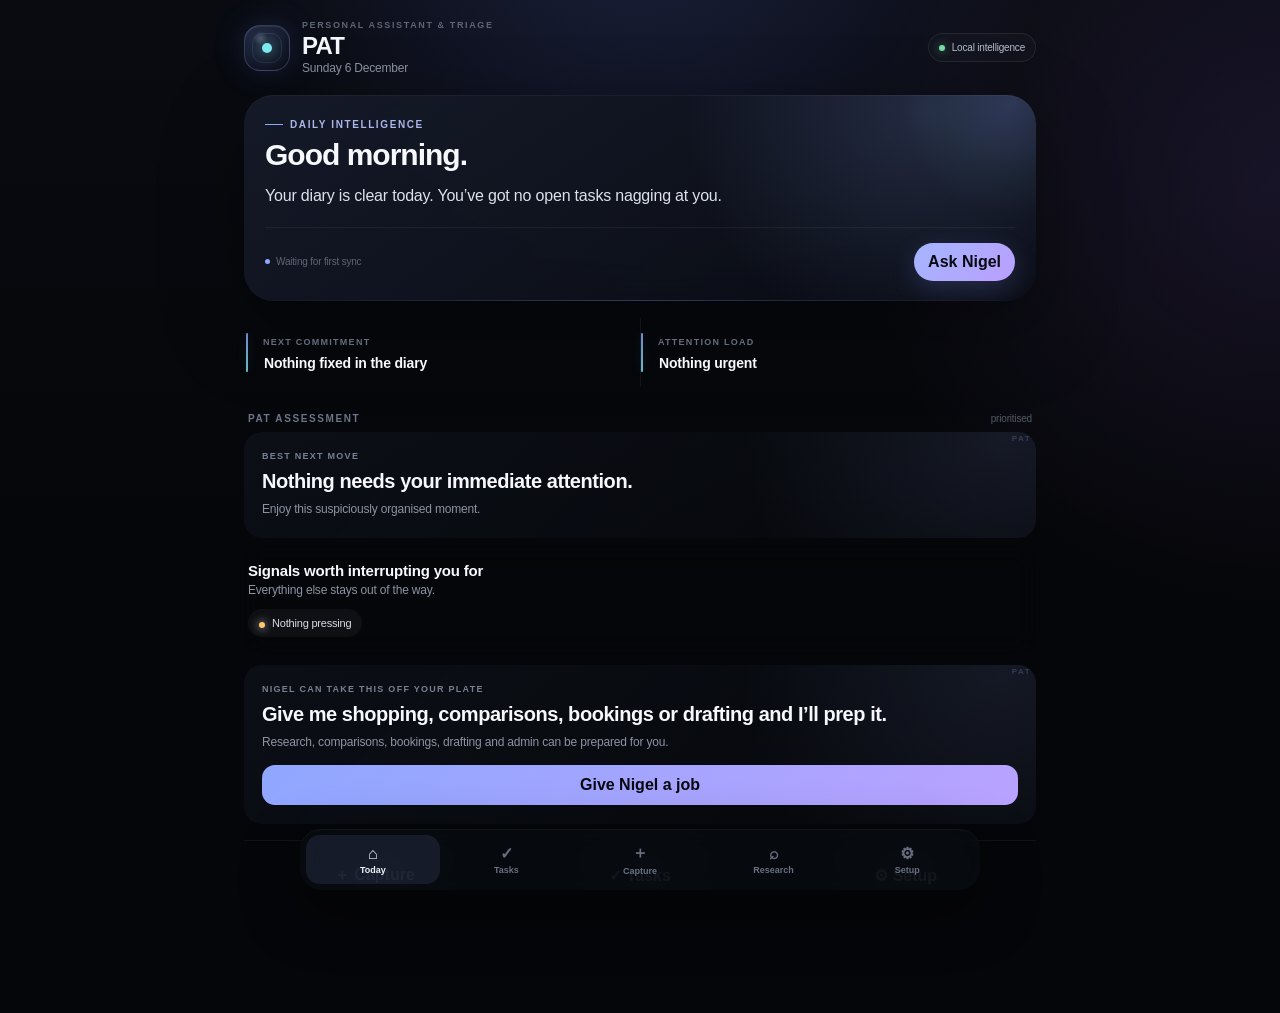
==== commit cc70ea31: "Wire sleek UI and Nigel directly into live page" ====
--- a/index.html
+++ b/index.html
@@ -10,15 +10,15 @@
 .card{border:1px solid var(--line);background:linear-gradient(180deg,rgba(17,20,28,.88),rgba(10,13,18,.90));border-radius:21px;padding:17px;margin-bottom:11px;backdrop-filter:blur(18px);box-shadow:inset 0 1px 0 rgba(255,255,255,.018)}.card.soft{background:rgba(11,14,20,.65)}.head{display:flex;justify-content:space-between;gap:10px;align-items:flex-start;margin-bottom:12px}.head h2{font-size:15px;margin:0}.sub,.meta{color:var(--muted)}.sub{font-size:12px;line-height:1.4;margin-top:3px}.quick{display:grid;grid-template-columns:repeat(3,1fr);gap:8px;margin:12px 0}.quick button,.primary,.secondary,.ghost{border-radius:13px;padding:11px 12px;font-weight:760;cursor:pointer}.quick button,.secondary{background:#151a24;color:#edf0f6;border:1px solid var(--line)}.primary{border:0;background:linear-gradient(135deg,var(--accent),var(--accent2));color:#080a10}.ghost{background:transparent;color:#c5cbd6;border:1px solid var(--line)}.wideBtn{width:100%}.grid{display:grid;grid-template-columns:1fr 1fr;gap:11px}.wide{grid-column:1/-1}.item{display:grid;grid-template-columns:auto 1fr auto;gap:10px;align-items:start;padding:11px 0;border-top:1px solid var(--line)}.item:first-child{border-top:0}.title{font-size:14px;font-weight:680}.meta{font-size:11px;margin-top:4px}.dot{width:8px;height:8px;border-radius:50%;margin-top:5px;background:#657083}.dot.event{background:var(--accent)}.dot.inbox{background:var(--warn)}.dot.research{background:var(--accent2)}.dot.whatsapp{background:var(--wa)}.check{width:20px;height:20px;accent-color:var(--accent)}.iconBtn{border:0;background:transparent;color:#697283;padding:0 4px;font-size:18px}.empty{color:var(--muted);font-size:13px;padding:4px 0}.toolbar,.actions{display:flex;gap:8px}.toolbar{overflow:auto;margin-bottom:11px}.filter{white-space:nowrap;background:#10141c;color:#aeb5c3;border:1px solid var(--line);border-radius:999px;padding:7px 10px}.filter.active{background:#20283a;color:#fff;border-color:rgba(143,167,255,.20)}textarea,select,input{width:100%;background:#0a0d13;border:1px solid var(--line);border-radius:13px;color:#fff;padding:12px;outline:none;transition:.18s}textarea:focus,select:focus,input:focus{border-color:rgba(143,167,255,.38);box-shadow:0 0 0 3px rgba(143,167,255,.07)}textarea{min-height:100px;resize:vertical}.formrow{display:grid;grid-template-columns:1fr 1fr;gap:8px;margin-top:8px}.actions{margin-top:8px}.actions>*{flex:1}.captureGrid{display:grid;grid-template-columns:repeat(2,1fr);gap:8px;margin-top:9px}.captureGrid button{min-height:52px}.researchCard{border:1px solid var(--line);background:#0b0e14;border-radius:15px;padding:12px;margin-top:9px}.connection{display:flex;justify-content:space-between;gap:12px;align-items:center;padding:12px 0;border-top:1px solid var(--line)}.connection:first-child{border-top:0}.connection strong{font-size:13px}.connection small{display:block;color:var(--muted);font-size:11px;margin-top:3px}.badge{font-size:10px;border:1px solid var(--line);border-radius:999px;padding:5px 7px;color:#aeb7c7}.badge.ready{color:var(--good);border-color:rgba(119,223,169,.20)}
 nav{position:fixed;left:50%;transform:translateX(-50%);bottom:calc(10px + env(safe-area-inset-bottom));width:min(680px,calc(100% - 20px));display:grid;grid-template-columns:repeat(5,1fr);background:rgba(9,12,18,.84);backdrop-filter:blur(28px);border:1px solid var(--line2);border-radius:21px;padding:6px;z-index:20;box-shadow:0 18px 55px rgba(0,0,0,.45)}nav button{border:0;background:transparent;color:#687080;border-radius:14px;padding:8px 2px;font-size:9px;font-weight:720}nav button b{display:block;font-size:16px;margin-bottom:2px}nav button.active{background:linear-gradient(180deg,rgba(143,167,255,.13),rgba(255,255,255,.035));color:#f0f3fa;box-shadow:inset 0 0 0 1px rgba(143,167,255,.08)}.toast{position:fixed;left:50%;bottom:92px;transform:translate(-50%,14px);opacity:0;background:#f4f6fb;color:#10131a;padding:9px 13px;border-radius:999px;font-size:11px;font-weight:800;transition:.2s;z-index:30}.toast.show{opacity:1;transform:translate(-50%,0)}
 @media(max-width:620px){.grid{grid-template-columns:1fr}.wide{grid-column:auto}.status{display:none}.brief h1{font-size:28px}.summary{font-size:15px}.bigline{font-size:19px}}@media(max-width:390px){.signalRow{grid-template-columns:1fr}.briefFoot{align-items:flex-start;flex-direction:column}.quick{grid-template-columns:1fr 1fr}.quick button:last-child{grid-column:1/-1}}
-</style></head><body><div class="app"><header class="top"><div class="identity"><div class="core" aria-hidden="true"></div><div><div class="eyebrow">Personal Assistant &amp; Triage</div><div class="brand">PAT</div><div class="date" id="todayDate"></div></div></div><div class="status" id="syncStatus">Local intelligence</div></header><main>
-<section class="screen active" data-screen="today"><section class="brief"><div class="briefTag">Daily intelligence</div><h1 id="greeting">Good afternoon.</h1><div class="summary" id="dailySummary">I’m assessing your day.</div><div class="briefFoot"><div class="syncTiny" id="briefSync">Waiting for first sync</div><button class="ask" data-action="brief">Ask PAT</button></div></section>
+</style><link rel="stylesheet" href="sleek.css?v=10"></head><body><div class="app"><header class="top"><div class="identity"><div class="core" aria-hidden="true"></div><div><div class="eyebrow">Personal Assistant &amp; Triage</div><div class="brand">PAT</div><div class="date" id="todayDate"></div></div></div><div class="status" id="syncStatus">Local intelligence</div></header><main>
+<section class="screen active" data-screen="today"><section class="brief"><div class="briefTag">Daily intelligence</div><h1 id="greeting">Good afternoon.</h1><div class="summary" id="dailySummary">I’m assessing your day.</div><div class="briefFoot"><div class="syncTiny" id="briefSync">Waiting for first sync</div><button class="ask" data-action="brief">Ask Nigel</button></div></section>
 <div class="signalRow"><div class="signal"><span>Next commitment</span><b id="nextEvent">Nothing fixed in the diary</b></div><div class="signal"><span>Attention load</span><b id="workload">Nothing urgent</b></div></div>
 <div class="sectionTitle"><span>PAT assessment</span><i>prioritised</i></div><section class="insight"><div class="label">Best next move</div><div class="bigline" id="patPick">Nothing needs your immediate attention.</div><div class="support" id="patPickWhy">Enjoy this suspiciously organised moment.</div></section>
 <section class="card soft"><div class="head"><div><h2>Signals worth interrupting you for</h2><div class="sub">Everything else stays out of the way.</div></div></div><div class="attention" id="attentionChips"></div></section>
-<section class="insight" id="canSortCard"><div class="label">PAT can take this off your plate</div><div class="bigline" id="canSortText">Nothing queued yet.</div><div class="support">Research, comparisons, bookings, drafting and admin can be prepared for you.</div><button class="primary wideBtn" data-nav="research" style="margin-top:13px">Hand PAT a job</button></section>
+<section class="insight" id="canSortCard"><div class="label">Nigel can take this off your plate</div><div class="bigline" id="canSortText">Nothing queued yet.</div><div class="support">Research, comparisons, bookings, drafting and admin can be prepared for you.</div><button class="primary wideBtn" data-nav="research" style="margin-top:13px">Give Nigel a job</button></section>
 <div class="quick"><button data-action="capture">＋ Capture</button><button data-nav="tasks">✓ Tasks</button><button data-nav="settings">⚙ Setup</button></div></section>
 <section class="screen" data-screen="tasks"><section class="card"><div class="head"><div><h2>Tasks</h2><div class="sub">The complete operational list.</div></div></div><div class="toolbar"><button class="filter active" data-filter="open">Open</button><button class="filter" data-filter="today">Today</button><button class="filter" data-filter="all">All</button></div><div id="allTasks"></div></section><section class="card"><div class="head"><div><h2>Add task</h2></div></div><input id="taskText" placeholder="What needs sorting?"><div class="formrow"><select id="priority"><option value="2">Normal priority</option><option value="1">High priority</option><option value="3">Low priority</option></select><input id="dueDate" type="date"></div><button class="primary wideBtn" id="addTask" style="margin-top:8px">Add task</button></section></section>
 <section class="screen" data-screen="capture"><section class="card"><div class="head"><div><h2>Capture</h2><div class="sub">Dump it here. PAT can classify it afterwards.</div></div></div><textarea id="brainText" placeholder="Need to remember, buy, book, reply to, investigate..."></textarea><div class="captureGrid"><button class="primary" id="brainToTask">Make task</button><button class="secondary" id="brainToReminder">Make reminder</button><button class="secondary" id="brainToResearch">Research it</button><button class="ghost" id="saveBrain">Save note</button></div><div id="brainItems"></div></section><section class="card"><div class="head"><div><h2>Unread WhatsApp</h2><div class="sub">Name only. Message content stays out of PAT.</div></div></div><input id="whatsappName" placeholder="Who has an unread message?"><button class="secondary wideBtn" id="addWhatsApp" style="margin-top:8px">Add unread person</button></section></section>
-<section class="screen" data-screen="research"><section class="card"><div class="head"><div><h2>Research queue</h2><div class="sub">Give PAT jobs that need thinking, comparing or finding.</div></div></div><input id="researchText" placeholder="e.g. Find me two medium suitcases under £120"><button class="primary wideBtn" id="addResearch" style="margin-top:8px">Add research job</button><div id="researchItems"></div></section></section>
+<section class="screen" data-screen="research"><section class="card"><div class="head"><div><h2>Research queue</h2><div class="sub">Give Nigel jobs that need thinking, comparing or finding.</div></div></div><input id="researchText" placeholder="e.g. Find me two medium suitcases under £120"><button class="primary wideBtn" id="addResearch" style="margin-top:8px">Add research job</button><div id="researchItems"></div></section></section>
 <section class="screen" data-screen="settings"><section class="card"><div class="head"><div><h2>Connections</h2><div class="sub">Signals feeding PAT’s briefing engine.</div></div></div><div class="connection"><div><strong>Apple Calendar</strong><small>PAT Sync shortcut</small></div><span class="badge" id="calendarBadge">Awaiting sync</span></div><div class="connection"><div><strong>Apple Reminders</strong><small>PAT Sync shortcut</small></div><span class="badge" id="remindersBadge">Awaiting sync</span></div><div class="connection"><div><strong>iCloud Mail</strong><small>Aggressive action triage</small></div><span class="badge" id="mailBadge">Awaiting sync</span></div><div class="connection"><div><strong>WhatsApp</strong><small>Name + unread only</small></div><span class="badge">Testing intake</span></div><div class="connection"><div><strong>Alexa Reminders</strong><small>Source supported; bridge later</small></div><span class="badge">Planned</span></div></section><section class="card"><div class="head"><div><h2>System</h2><div class="sub">Test the briefing engine or export PAT’s local state.</div></div></div><div class="actions"><button class="secondary" id="importDemo">Load demo day</button><button class="ghost" id="exportData">Backup</button></div></section></section>
-</main></div><nav><button class="active" data-nav="today"><b>⌂</b>Today</button><button data-nav="tasks"><b>✓</b>Tasks</button><button data-nav="capture"><b>＋</b>Capture</button><button data-nav="research"><b>⌕</b>Research</button><button data-nav="settings"><b>⚙</b>Setup</button></nav><div class="toast" id="toast"></div><script src="app.js"></script></body></html>+</main></div><nav><button class="active" data-nav="today"><b>⌂</b>Today</button><button data-nav="tasks"><b>✓</b>Tasks</button><button data-nav="capture"><b>＋</b>Capture</button><button data-nav="research"><b>⌕</b>Research</button><button data-nav="settings"><b>⚙</b>Setup</button></nav><div class="toast" id="toast"></div><script src="app.js?v=10"></script><script src="overrides.js?v=10"></script></body></html>
--- a/sleek.css
+++ b/sleek.css
@@ -0,0 +1,42 @@
+:root{--surface:rgba(15,18,27,.42);--surface-strong:rgba(18,22,33,.72);--hairline:rgba(255,255,255,.055)}
+
+/* The briefing is the one intentional hero surface. Everything else breathes. */
+.brief{border:0;background:radial-gradient(circle at 86% 8%,rgba(143,167,255,.17),transparent 34%),linear-gradient(145deg,rgba(22,27,42,.94),rgba(8,11,18,.88));box-shadow:0 28px 80px rgba(0,0,0,.34),inset 0 1px 0 rgba(255,255,255,.045)}
+.brief:after{opacity:.55}
+
+.signalRow{gap:0;margin:15px 2px 5px;padding:2px 0;background:transparent}
+.signal{border:0;background:transparent;backdrop-filter:none;border-radius:0;padding:13px 16px 14px 17px;overflow:visible}
+.signal+ .signal{border-left:1px solid var(--hairline)}
+.signal:before{left:0;top:15px;bottom:15px;width:1.5px;box-shadow:0 0 12px rgba(126,233,239,.22)}
+.signal span{color:#646d7e}
+.signal b{font-size:14px}
+
+.sectionTitle{margin:24px 4px 8px}
+.sectionTitle span{color:#6d7688}
+
+.insight{border:0;border-radius:18px;background:radial-gradient(circle at 96% 4%,rgba(143,167,255,.10),transparent 34%),linear-gradient(135deg,rgba(18,22,33,.56),rgba(7,10,15,.30));box-shadow:none;padding:19px 18px;margin-bottom:7px}
+.insight:before{right:5px;top:2px;font-size:8px;color:rgba(171,188,255,.22)}
+
+.card{border:0;border-radius:17px;background:rgba(10,13,19,.34);box-shadow:none;backdrop-filter:blur(12px);padding:17px 16px}
+.card.soft{background:transparent;padding-left:4px;padding-right:4px}
+.card.soft .head{margin-bottom:10px}
+
+.attention{gap:8px}
+.chip{border:0;background:rgba(255,255,255,.045);padding:8px 11px;box-shadow:none}
+
+.quick{margin-top:16px;gap:5px;border-top:1px solid var(--hairline);padding-top:13px}
+.quick button{border:0;background:transparent;color:#aeb6c6;border-radius:12px}
+.quick button:active{background:rgba(143,167,255,.08)}
+
+/* Full-list screens can still use surfaces, but no hard boxes. */
+.screen[data-screen="tasks"] .card,.screen[data-screen="capture"] .card,.screen[data-screen="research"] .card,.screen[data-screen="settings"] .card{background:linear-gradient(180deg,rgba(15,18,26,.46),rgba(8,11,16,.30));border:0;border-radius:18px;margin-bottom:9px}
+.researchCard{border:0;background:rgba(255,255,255,.025);border-radius:13px}
+.connection{border-top-color:var(--hairline)}
+.badge{border-color:transparent;background:rgba(255,255,255,.045)}
+.filter{border:0;background:rgba(255,255,255,.035)}
+.filter.active{border:0;background:rgba(143,167,255,.12)}
+
+nav{border:0;background:rgba(8,11,17,.82);box-shadow:0 20px 60px rgba(0,0,0,.48),inset 0 1px 0 rgba(255,255,255,.045)}
+nav button.active{box-shadow:none;background:rgba(143,167,255,.11)}
+
+@media(max-width:390px){.signalRow{grid-template-columns:1fr 1fr}.signal{padding-left:12px;padding-right:10px}.signal b{font-size:13px}}
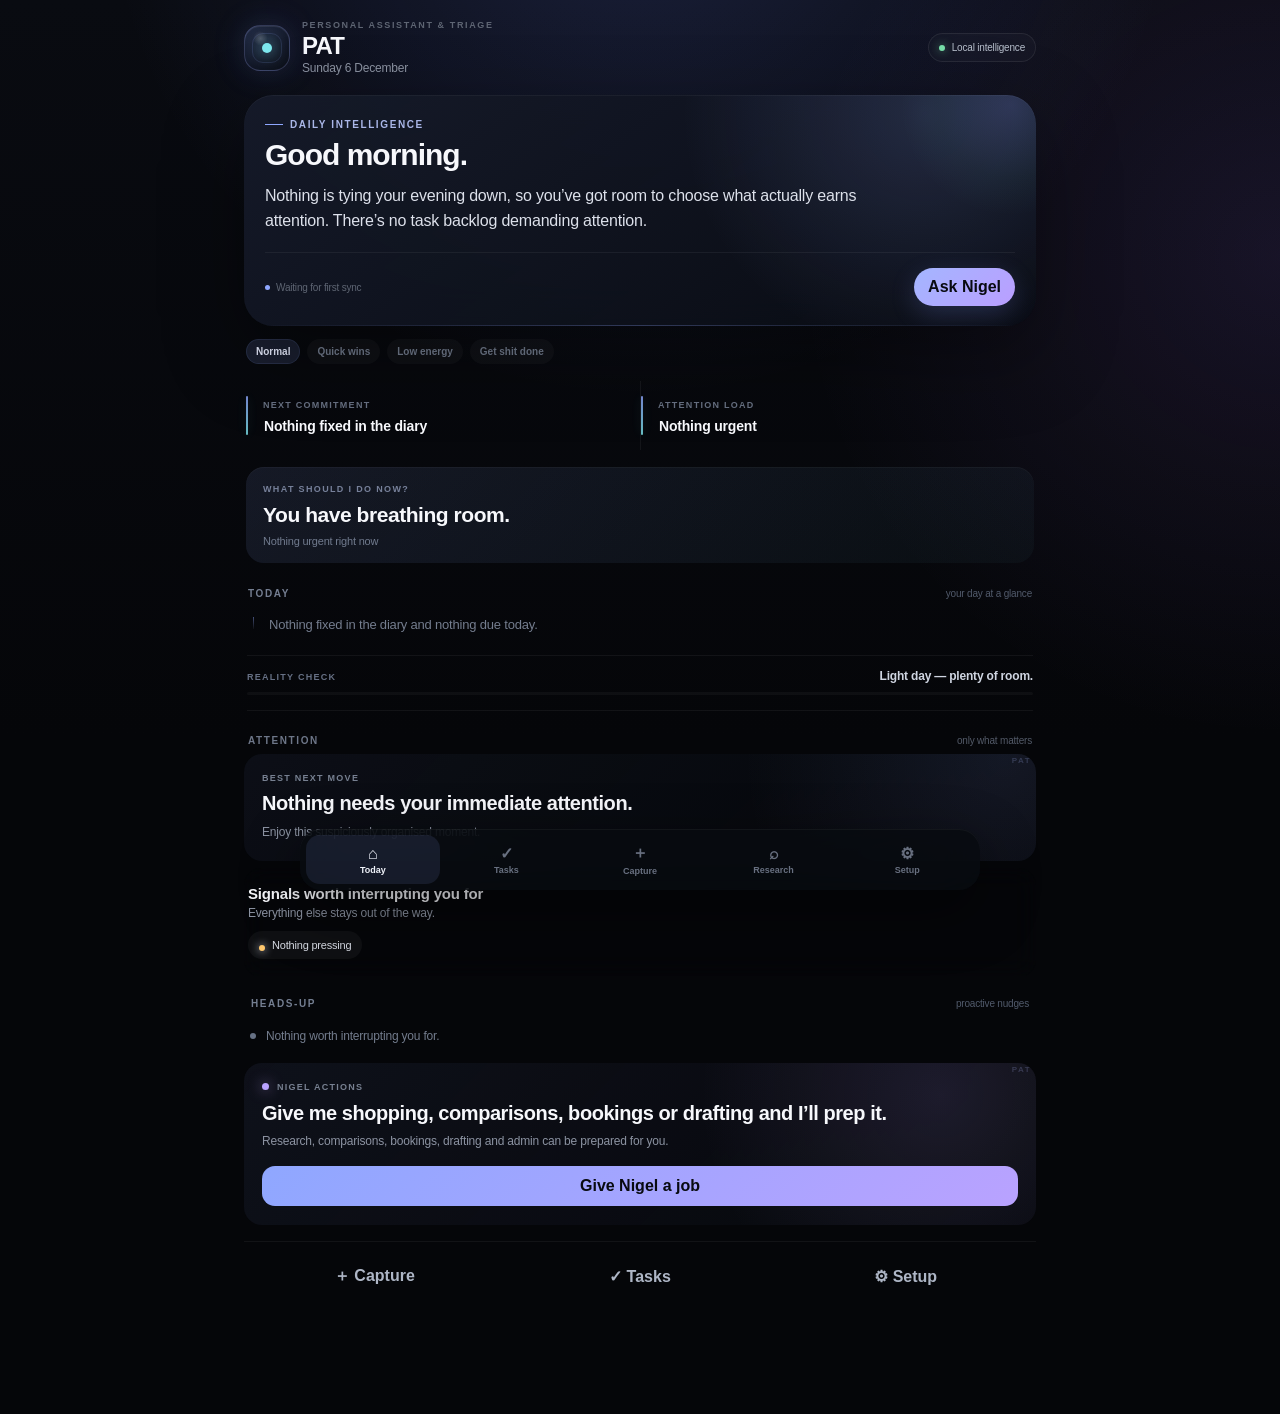
==== commit 3ab99f8f: "Force fresh PAT assets and retire service worker caching" ====
--- a/index.html
+++ b/index.html
@@ -1,4 +1,4 @@
-<!doctype html><html lang="en"><head><meta charset="utf-8"><meta name="viewport" content="width=device-width,initial-scale=1,viewport-fit=cover"><meta name="theme-color" content="#050609"><meta name="apple-mobile-web-app-capable" content="yes"><meta name="apple-mobile-web-app-status-bar-style" content="black-translucent"><link rel="manifest" href="manifest.json"><link rel="apple-touch-icon" href="icon-192.png"><title>PAT — Personal Assistant & Triage</title><style>
+<!doctype html><html lang="en"><head><meta charset="utf-8"><meta name="viewport" content="width=device-width,initial-scale=1,viewport-fit=cover"><meta name="theme-color" content="#050609"><meta name="apple-mobile-web-app-capable" content="yes"><meta name="apple-mobile-web-app-status-bar-style" content="black-translucent"><link rel="manifest" href="manifest.json"><link rel="apple-touch-icon" href="icon-192.png"><title>PAT — Personal Assistant & Triage</title><script>(async()=>{try{if('serviceWorker'in navigator){const regs=await navigator.serviceWorker.getRegistrations();await Promise.all(regs.map(r=>r.unregister()))}if('caches'in window){const keys=await caches.keys();await Promise.all(keys.map(k=>caches.delete(k)))}}catch(e){}})();</script><style>
 :root{color-scheme:dark;--bg:#050609;--bg2:#080a10;--glass:rgba(14,17,25,.72);--glass2:rgba(18,22,32,.88);--text:#f7f8fc;--muted:#8c93a2;--muted2:#5e6573;--line:rgba(255,255,255,.075);--line2:rgba(255,255,255,.13);--accent:#8fa7ff;--accent2:#b9a2ff;--cyan:#7ee9ef;--danger:#ff7e88;--warn:#ffc86e;--good:#77dfa9;--wa:#63dc90;--shadow:0 24px 70px rgba(0,0,0,.38)}
 *{box-sizing:border-box;-webkit-tap-highlight-color:transparent}html{background:var(--bg)}body{margin:0;min-height:100vh;font-family:-apple-system,BlinkMacSystemFont,"SF Pro Display","Segoe UI",sans-serif;color:var(--text);background:radial-gradient(circle at 50% -10%,rgba(105,126,255,.18),transparent 32%),radial-gradient(circle at 100% 18%,rgba(167,110,255,.10),transparent 28%),linear-gradient(180deg,#090b11 0%,#050609 52%,#050609 100%);letter-spacing:-.012em}
 body:before{content:"";position:fixed;inset:0;pointer-events:none;opacity:.16;background-image:linear-gradient(rgba(255,255,255,.018) 1px,transparent 1px),linear-gradient(90deg,rgba(255,255,255,.018) 1px,transparent 1px);background-size:28px 28px;mask-image:linear-gradient(to bottom,black,transparent 72%)}button,input,textarea,select{font:inherit}.app{max-width:820px;margin:auto;padding:calc(20px + env(safe-area-inset-top)) 14px calc(104px + env(safe-area-inset-bottom));position:relative;z-index:1}
@@ -10,7 +10,7 @@
 .card{border:1px solid var(--line);background:linear-gradient(180deg,rgba(17,20,28,.88),rgba(10,13,18,.90));border-radius:21px;padding:17px;margin-bottom:11px;backdrop-filter:blur(18px);box-shadow:inset 0 1px 0 rgba(255,255,255,.018)}.card.soft{background:rgba(11,14,20,.65)}.head{display:flex;justify-content:space-between;gap:10px;align-items:flex-start;margin-bottom:12px}.head h2{font-size:15px;margin:0}.sub,.meta{color:var(--muted)}.sub{font-size:12px;line-height:1.4;margin-top:3px}.quick{display:grid;grid-template-columns:repeat(3,1fr);gap:8px;margin:12px 0}.quick button,.primary,.secondary,.ghost{border-radius:13px;padding:11px 12px;font-weight:760;cursor:pointer}.quick button,.secondary{background:#151a24;color:#edf0f6;border:1px solid var(--line)}.primary{border:0;background:linear-gradient(135deg,var(--accent),var(--accent2));color:#080a10}.ghost{background:transparent;color:#c5cbd6;border:1px solid var(--line)}.wideBtn{width:100%}.grid{display:grid;grid-template-columns:1fr 1fr;gap:11px}.wide{grid-column:1/-1}.item{display:grid;grid-template-columns:auto 1fr auto;gap:10px;align-items:start;padding:11px 0;border-top:1px solid var(--line)}.item:first-child{border-top:0}.title{font-size:14px;font-weight:680}.meta{font-size:11px;margin-top:4px}.dot{width:8px;height:8px;border-radius:50%;margin-top:5px;background:#657083}.dot.event{background:var(--accent)}.dot.inbox{background:var(--warn)}.dot.research{background:var(--accent2)}.dot.whatsapp{background:var(--wa)}.check{width:20px;height:20px;accent-color:var(--accent)}.iconBtn{border:0;background:transparent;color:#697283;padding:0 4px;font-size:18px}.empty{color:var(--muted);font-size:13px;padding:4px 0}.toolbar,.actions{display:flex;gap:8px}.toolbar{overflow:auto;margin-bottom:11px}.filter{white-space:nowrap;background:#10141c;color:#aeb5c3;border:1px solid var(--line);border-radius:999px;padding:7px 10px}.filter.active{background:#20283a;color:#fff;border-color:rgba(143,167,255,.20)}textarea,select,input{width:100%;background:#0a0d13;border:1px solid var(--line);border-radius:13px;color:#fff;padding:12px;outline:none;transition:.18s}textarea:focus,select:focus,input:focus{border-color:rgba(143,167,255,.38);box-shadow:0 0 0 3px rgba(143,167,255,.07)}textarea{min-height:100px;resize:vertical}.formrow{display:grid;grid-template-columns:1fr 1fr;gap:8px;margin-top:8px}.actions{margin-top:8px}.actions>*{flex:1}.captureGrid{display:grid;grid-template-columns:repeat(2,1fr);gap:8px;margin-top:9px}.captureGrid button{min-height:52px}.researchCard{border:1px solid var(--line);background:#0b0e14;border-radius:15px;padding:12px;margin-top:9px}.connection{display:flex;justify-content:space-between;gap:12px;align-items:center;padding:12px 0;border-top:1px solid var(--line)}.connection:first-child{border-top:0}.connection strong{font-size:13px}.connection small{display:block;color:var(--muted);font-size:11px;margin-top:3px}.badge{font-size:10px;border:1px solid var(--line);border-radius:999px;padding:5px 7px;color:#aeb7c7}.badge.ready{color:var(--good);border-color:rgba(119,223,169,.20)}
 nav{position:fixed;left:50%;transform:translateX(-50%);bottom:calc(10px + env(safe-area-inset-bottom));width:min(680px,calc(100% - 20px));display:grid;grid-template-columns:repeat(5,1fr);background:rgba(9,12,18,.84);backdrop-filter:blur(28px);border:1px solid var(--line2);border-radius:21px;padding:6px;z-index:20;box-shadow:0 18px 55px rgba(0,0,0,.45)}nav button{border:0;background:transparent;color:#687080;border-radius:14px;padding:8px 2px;font-size:9px;font-weight:720}nav button b{display:block;font-size:16px;margin-bottom:2px}nav button.active{background:linear-gradient(180deg,rgba(143,167,255,.13),rgba(255,255,255,.035));color:#f0f3fa;box-shadow:inset 0 0 0 1px rgba(143,167,255,.08)}.toast{position:fixed;left:50%;bottom:92px;transform:translate(-50%,14px);opacity:0;background:#f4f6fb;color:#10131a;padding:9px 13px;border-radius:999px;font-size:11px;font-weight:800;transition:.2s;z-index:30}.toast.show{opacity:1;transform:translate(-50%,0)}
 @media(max-width:620px){.grid{grid-template-columns:1fr}.wide{grid-column:auto}.status{display:none}.brief h1{font-size:28px}.summary{font-size:15px}.bigline{font-size:19px}}@media(max-width:390px){.signalRow{grid-template-columns:1fr}.briefFoot{align-items:flex-start;flex-direction:column}.quick{grid-template-columns:1fr 1fr}.quick button:last-child{grid-column:1/-1}}
-</style><link rel="stylesheet" href="sleek.css?v=10"></head><body><div class="app"><header class="top"><div class="identity"><div class="core" aria-hidden="true"></div><div><div class="eyebrow">Personal Assistant &amp; Triage</div><div class="brand">PAT</div><div class="date" id="todayDate"></div></div></div><div class="status" id="syncStatus">Local intelligence</div></header><main>
+</style><link rel="stylesheet" href="sleek.css?v=16"></head><body><div class="app"><header class="top"><div class="identity"><div class="core" aria-hidden="true"></div><div><div class="eyebrow">Personal Assistant &amp; Triage</div><div class="brand">PAT</div><div class="date" id="todayDate"></div></div></div><div class="status" id="syncStatus">Local intelligence</div></header><main>
 <section class="screen active" data-screen="today"><section class="brief"><div class="briefTag">Daily intelligence</div><h1 id="greeting">Good afternoon.</h1><div class="summary" id="dailySummary">I’m assessing your day.</div><div class="briefFoot"><div class="syncTiny" id="briefSync">Waiting for first sync</div><button class="ask" data-action="brief">Ask Nigel</button></div></section>
 <div class="signalRow"><div class="signal"><span>Next commitment</span><b id="nextEvent">Nothing fixed in the diary</b></div><div class="signal"><span>Attention load</span><b id="workload">Nothing urgent</b></div></div>
 <div class="sectionTitle"><span>PAT assessment</span><i>prioritised</i></div><section class="insight"><div class="label">Best next move</div><div class="bigline" id="patPick">Nothing needs your immediate attention.</div><div class="support" id="patPickWhy">Enjoy this suspiciously organised moment.</div></section>
@@ -21,4 +21,4 @@
 <section class="screen" data-screen="capture"><section class="card"><div class="head"><div><h2>Capture</h2><div class="sub">Dump it here. PAT can classify it afterwards.</div></div></div><textarea id="brainText" placeholder="Need to remember, buy, book, reply to, investigate..."></textarea><div class="captureGrid"><button class="primary" id="brainToTask">Make task</button><button class="secondary" id="brainToReminder">Make reminder</button><button class="secondary" id="brainToResearch">Research it</button><button class="ghost" id="saveBrain">Save note</button></div><div id="brainItems"></div></section><section class="card"><div class="head"><div><h2>Unread WhatsApp</h2><div class="sub">Name only. Message content stays out of PAT.</div></div></div><input id="whatsappName" placeholder="Who has an unread message?"><button class="secondary wideBtn" id="addWhatsApp" style="margin-top:8px">Add unread person</button></section></section>
 <section class="screen" data-screen="research"><section class="card"><div class="head"><div><h2>Research queue</h2><div class="sub">Give Nigel jobs that need thinking, comparing or finding.</div></div></div><input id="researchText" placeholder="e.g. Find me two medium suitcases under £120"><button class="primary wideBtn" id="addResearch" style="margin-top:8px">Add research job</button><div id="researchItems"></div></section></section>
 <section class="screen" data-screen="settings"><section class="card"><div class="head"><div><h2>Connections</h2><div class="sub">Signals feeding PAT’s briefing engine.</div></div></div><div class="connection"><div><strong>Apple Calendar</strong><small>PAT Sync shortcut</small></div><span class="badge" id="calendarBadge">Awaiting sync</span></div><div class="connection"><div><strong>Apple Reminders</strong><small>PAT Sync shortcut</small></div><span class="badge" id="remindersBadge">Awaiting sync</span></div><div class="connection"><div><strong>iCloud Mail</strong><small>Aggressive action triage</small></div><span class="badge" id="mailBadge">Awaiting sync</span></div><div class="connection"><div><strong>WhatsApp</strong><small>Name + unread only</small></div><span class="badge">Testing intake</span></div><div class="connection"><div><strong>Alexa Reminders</strong><small>Source supported; bridge later</small></div><span class="badge">Planned</span></div></section><section class="card"><div class="head"><div><h2>System</h2><div class="sub">Test the briefing engine or export PAT’s local state.</div></div></div><div class="actions"><button class="secondary" id="importDemo">Load demo day</button><button class="ghost" id="exportData">Backup</button></div></section></section>
-</main></div><nav><button class="active" data-nav="today"><b>⌂</b>Today</button><button data-nav="tasks"><b>✓</b>Tasks</button><button data-nav="capture"><b>＋</b>Capture</button><button data-nav="research"><b>⌕</b>Research</button><button data-nav="settings"><b>⚙</b>Setup</button></nav><div class="toast" id="toast"></div><script src="app.js?v=10"></script><script src="overrides.js?v=10"></script></body></html>+</main></div><nav><button class="active" data-nav="today"><b>⌂</b>Today</button><button data-nav="tasks"><b>✓</b>Tasks</button><button data-nav="capture"><b>＋</b>Capture</button><button data-nav="research"><b>⌕</b>Research</button><button data-nav="settings"><b>⚙</b>Setup</button></nav><div class="toast" id="toast"></div><script src="app.js?v=16"></script><script src="overrides.js?v=16"></script></body></html>
--- a/sleek.css
+++ b/sleek.css
@@ -1,42 +1,15 @@
 :root{--surface:rgba(15,18,27,.42);--surface-strong:rgba(18,22,33,.72);--hairline:rgba(255,255,255,.055)}
-
-/* The briefing is the one intentional hero surface. Everything else breathes. */
-.brief{border:0;background:radial-gradient(circle at 86% 8%,rgba(143,167,255,.17),transparent 34%),linear-gradient(145deg,rgba(22,27,42,.94),rgba(8,11,18,.88));box-shadow:0 28px 80px rgba(0,0,0,.34),inset 0 1px 0 rgba(255,255,255,.045)}
-.brief:after{opacity:.55}
-
-.signalRow{gap:0;margin:15px 2px 5px;padding:2px 0;background:transparent}
-.signal{border:0;background:transparent;backdrop-filter:none;border-radius:0;padding:13px 16px 14px 17px;overflow:visible}
-.signal+ .signal{border-left:1px solid var(--hairline)}
-.signal:before{left:0;top:15px;bottom:15px;width:1.5px;box-shadow:0 0 12px rgba(126,233,239,.22)}
-.signal span{color:#646d7e}
-.signal b{font-size:14px}
-
-.sectionTitle{margin:24px 4px 8px}
-.sectionTitle span{color:#6d7688}
-
-.insight{border:0;border-radius:18px;background:radial-gradient(circle at 96% 4%,rgba(143,167,255,.10),transparent 34%),linear-gradient(135deg,rgba(18,22,33,.56),rgba(7,10,15,.30));box-shadow:none;padding:19px 18px;margin-bottom:7px}
-.insight:before{right:5px;top:2px;font-size:8px;color:rgba(171,188,255,.22)}
-
-.card{border:0;border-radius:17px;background:rgba(10,13,19,.34);box-shadow:none;backdrop-filter:blur(12px);padding:17px 16px}
-.card.soft{background:transparent;padding-left:4px;padding-right:4px}
-.card.soft .head{margin-bottom:10px}
-
-.attention{gap:8px}
-.chip{border:0;background:rgba(255,255,255,.045);padding:8px 11px;box-shadow:none}
-
-.quick{margin-top:16px;gap:5px;border-top:1px solid var(--hairline);padding-top:13px}
-.quick button{border:0;background:transparent;color:#aeb6c6;border-radius:12px}
-.quick button:active{background:rgba(143,167,255,.08)}
-
-/* Full-list screens can still use surfaces, but no hard boxes. */
-.screen[data-screen="tasks"] .card,.screen[data-screen="capture"] .card,.screen[data-screen="research"] .card,.screen[data-screen="settings"] .card{background:linear-gradient(180deg,rgba(15,18,26,.46),rgba(8,11,16,.30));border:0;border-radius:18px;margin-bottom:9px}
-.researchCard{border:0;background:rgba(255,255,255,.025);border-radius:13px}
-.connection{border-top-color:var(--hairline)}
-.badge{border-color:transparent;background:rgba(255,255,255,.045)}
-.filter{border:0;background:rgba(255,255,255,.035)}
-.filter.active{border:0;background:rgba(143,167,255,.12)}
-
-nav{border:0;background:rgba(8,11,17,.82);box-shadow:0 20px 60px rgba(0,0,0,.48),inset 0 1px 0 rgba(255,255,255,.045)}
-nav button.active{box-shadow:none;background:rgba(143,167,255,.11)}
-
-@media(max-width:390px){.signalRow{grid-template-columns:1fr 1fr}.signal{padding-left:12px;padding-right:10px}.signal b{font-size:13px}}
+.brief{border:0;background:radial-gradient(circle at 86% 8%,rgba(143,167,255,.17),transparent 34%),linear-gradient(145deg,rgba(22,27,42,.94),rgba(8,11,18,.88));box-shadow:0 28px 80px rgba(0,0,0,.34),inset 0 1px 0 rgba(255,255,255,.045)}.brief:after{opacity:.55}
+.patModes{display:flex;gap:7px;overflow:auto;padding:3px 2px 10px;margin-top:-2px}.patModes button{white-space:nowrap;border:0;border-radius:999px;background:rgba(255,255,255,.035);color:#737d8f;padding:7px 10px;font-size:10px;font-weight:760}.patModes button.active{background:rgba(143,167,255,.14);color:#e9edff;box-shadow:inset 0 0 0 1px rgba(143,167,255,.12)}
+.signalRow{gap:0;margin:5px 2px 3px;padding:2px 0;background:transparent}.signal{border:0;background:transparent;backdrop-filter:none;border-radius:0;padding:13px 16px 14px 17px;overflow:visible}.signal+.signal{border-left:1px solid var(--hairline)}.signal:before{left:0;top:15px;bottom:15px;width:1.5px;box-shadow:0 0 12px rgba(126,233,239,.22)}.signal span{color:#646d7e}.signal b{font-size:14px}
+.nowPanel{margin:15px 2px 5px;padding:17px 17px 16px;border-radius:18px;background:linear-gradient(135deg,rgba(143,167,255,.11),rgba(126,233,239,.035));box-shadow:inset 0 1px 0 rgba(255,255,255,.035)}.tinyLabel{font-size:9px;text-transform:uppercase;letter-spacing:.15em;color:#77819a;font-weight:850;margin-bottom:8px}.nowMain{font-size:21px;line-height:1.25;font-weight:790;letter-spacing:-.45px}.nowMeta{font-size:11px;color:#717b8e;margin-top:7px}
+.patSection{margin-top:25px}.patSectionHead{display:flex;align-items:baseline;justify-content:space-between;margin:0 4px 10px}.patSectionHead b{font-size:10px;text-transform:uppercase;letter-spacing:.16em;color:#747e91}.patSectionHead span{font-size:10px;color:#515a6b}.timeline{position:relative;padding-left:22px;margin:0 3px 5px}.timeline:before{content:"";position:absolute;left:6px;top:8px;bottom:8px;width:1px;background:linear-gradient(rgba(143,167,255,.45),rgba(255,255,255,.04))}.timelineItem{position:relative;display:grid;grid-template-columns:62px 1fr;gap:11px;padding:8px 0 11px}.timelineItem:before{content:"";position:absolute;left:-19px;top:14px;width:7px;height:7px;border-radius:50%;background:#8fa7ff;box-shadow:0 0 13px rgba(143,167,255,.45)}.timelineItem.task:before{background:#ffb86b;box-shadow:0 0 13px rgba(255,184,107,.28)}.timelineTime{font-size:11px;color:#697386;font-variant-numeric:tabular-nums}.timelineMain{font-size:14px;font-weight:700;color:#e9ecf4;line-height:1.3}.timelineMeta{font-size:10px;color:#616a79;margin-top:3px}.timelineEmpty{font-size:13px;color:#747d8e;padding:8px 0 5px}
+.realityStrip{margin:18px 3px 5px;padding:13px 0 15px;border-top:1px solid var(--hairline);border-bottom:1px solid var(--hairline)}.realityStrip>div:first-child{display:flex;justify-content:space-between;gap:12px;align-items:baseline}.realityStrip span{font-size:9px;text-transform:uppercase;letter-spacing:.14em;color:#667084;font-weight:800}.realityStrip b{font-size:12px;color:#cfd5e1;text-align:right}.realityMeter{height:3px;background:rgba(255,255,255,.04);border-radius:99px;overflow:hidden;margin-top:9px}.realityMeter i{display:block;height:100%;width:0;background:linear-gradient(90deg,#7ee9ef,#8fa7ff,#ffb86b);border-radius:99px;transition:.35s}
+.sectionTitle{margin:24px 4px 8px}.sectionTitle span{color:#6d7688}.insight{border:0;border-radius:18px;background:radial-gradient(circle at 96% 4%,rgba(143,167,255,.10),transparent 34%),linear-gradient(135deg,rgba(18,22,33,.56),rgba(7,10,15,.30));box-shadow:none;padding:19px 18px;margin-bottom:7px}.insight:before{right:5px;top:2px;font-size:8px;color:rgba(171,188,255,.22)}
+.card{border:0;border-radius:17px;background:rgba(10,13,19,.34);box-shadow:none;backdrop-filter:blur(12px);padding:17px 16px}.card.soft{background:transparent;padding-left:4px;padding-right:4px}.card.soft .head{margin-bottom:10px}.attention{gap:8px}.chip{border:0;background:rgba(255,255,255,.045);padding:8px 11px;box-shadow:none}
+.patNudges{margin:22px 3px 8px}.nudge{display:flex;gap:10px;align-items:flex-start;padding:9px 3px;font-size:12px;line-height:1.45;color:#c6ccd8}.nudge span{width:6px;height:6px;border-radius:50%;background:#ffc86e;box-shadow:0 0 9px rgba(255,200,110,.32);margin-top:5px;flex:0 0 auto}.nudge.quiet{color:#737c8d}.nudge.quiet span{background:#667084;box-shadow:none}
+#canSortCard{margin-top:4px;background:radial-gradient(circle at 88% 20%,rgba(185,162,255,.12),transparent 34%),linear-gradient(135deg,rgba(19,22,34,.68),rgba(8,10,16,.38))}#canSortCard .primary{margin-top:15px!important}.nigelHead{display:flex;align-items:center;gap:8px;margin-bottom:9px}.nigelPulse{width:7px;height:7px;border-radius:50%;background:#b9a2ff;box-shadow:0 0 14px rgba(185,162,255,.7)}
+.autoSort{margin-top:9px;border:0!important;background:rgba(143,167,255,.08)!important;color:#cbd4ff!important}.quick{margin-top:16px;gap:5px;border-top:1px solid var(--hairline);padding-top:13px}.quick button{border:0;background:transparent;color:#aeb6c6;border-radius:12px}.quick button:active{background:rgba(143,167,255,.08)}
+.screen[data-screen="tasks"] .card,.screen[data-screen="capture"] .card,.screen[data-screen="research"] .card,.screen[data-screen="settings"] .card{background:linear-gradient(180deg,rgba(15,18,26,.46),rgba(8,11,16,.30));border:0;border-radius:18px;margin-bottom:9px}.researchCard{border:0;background:rgba(255,255,255,.025);border-radius:13px}.connection{border-top-color:var(--hairline)}.badge{border-color:transparent;background:rgba(255,255,255,.045)}button.badge{cursor:pointer}.badge.ready{color:#77dfa9;background:rgba(119,223,169,.06)}.filter{border:0;background:rgba(255,255,255,.035)}.filter.active{border:0;background:rgba(143,167,255,.12)}
+nav{border:0;background:rgba(8,11,17,.82);box-shadow:0 20px 60px rgba(0,0,0,.48),inset 0 1px 0 rgba(255,255,255,.045)}nav button.active{box-shadow:none;background:rgba(143,167,255,.11)}
+@media(max-width:390px){.signalRow{grid-template-columns:1fr 1fr}.signal{padding-left:12px;padding-right:10px}.signal b{font-size:13px}.timelineItem{grid-template-columns:55px 1fr}.nowMain{font-size:19px}.realityStrip>div:first-child{display:block}.realityStrip b{display:block;text-align:left;margin-top:4px}}
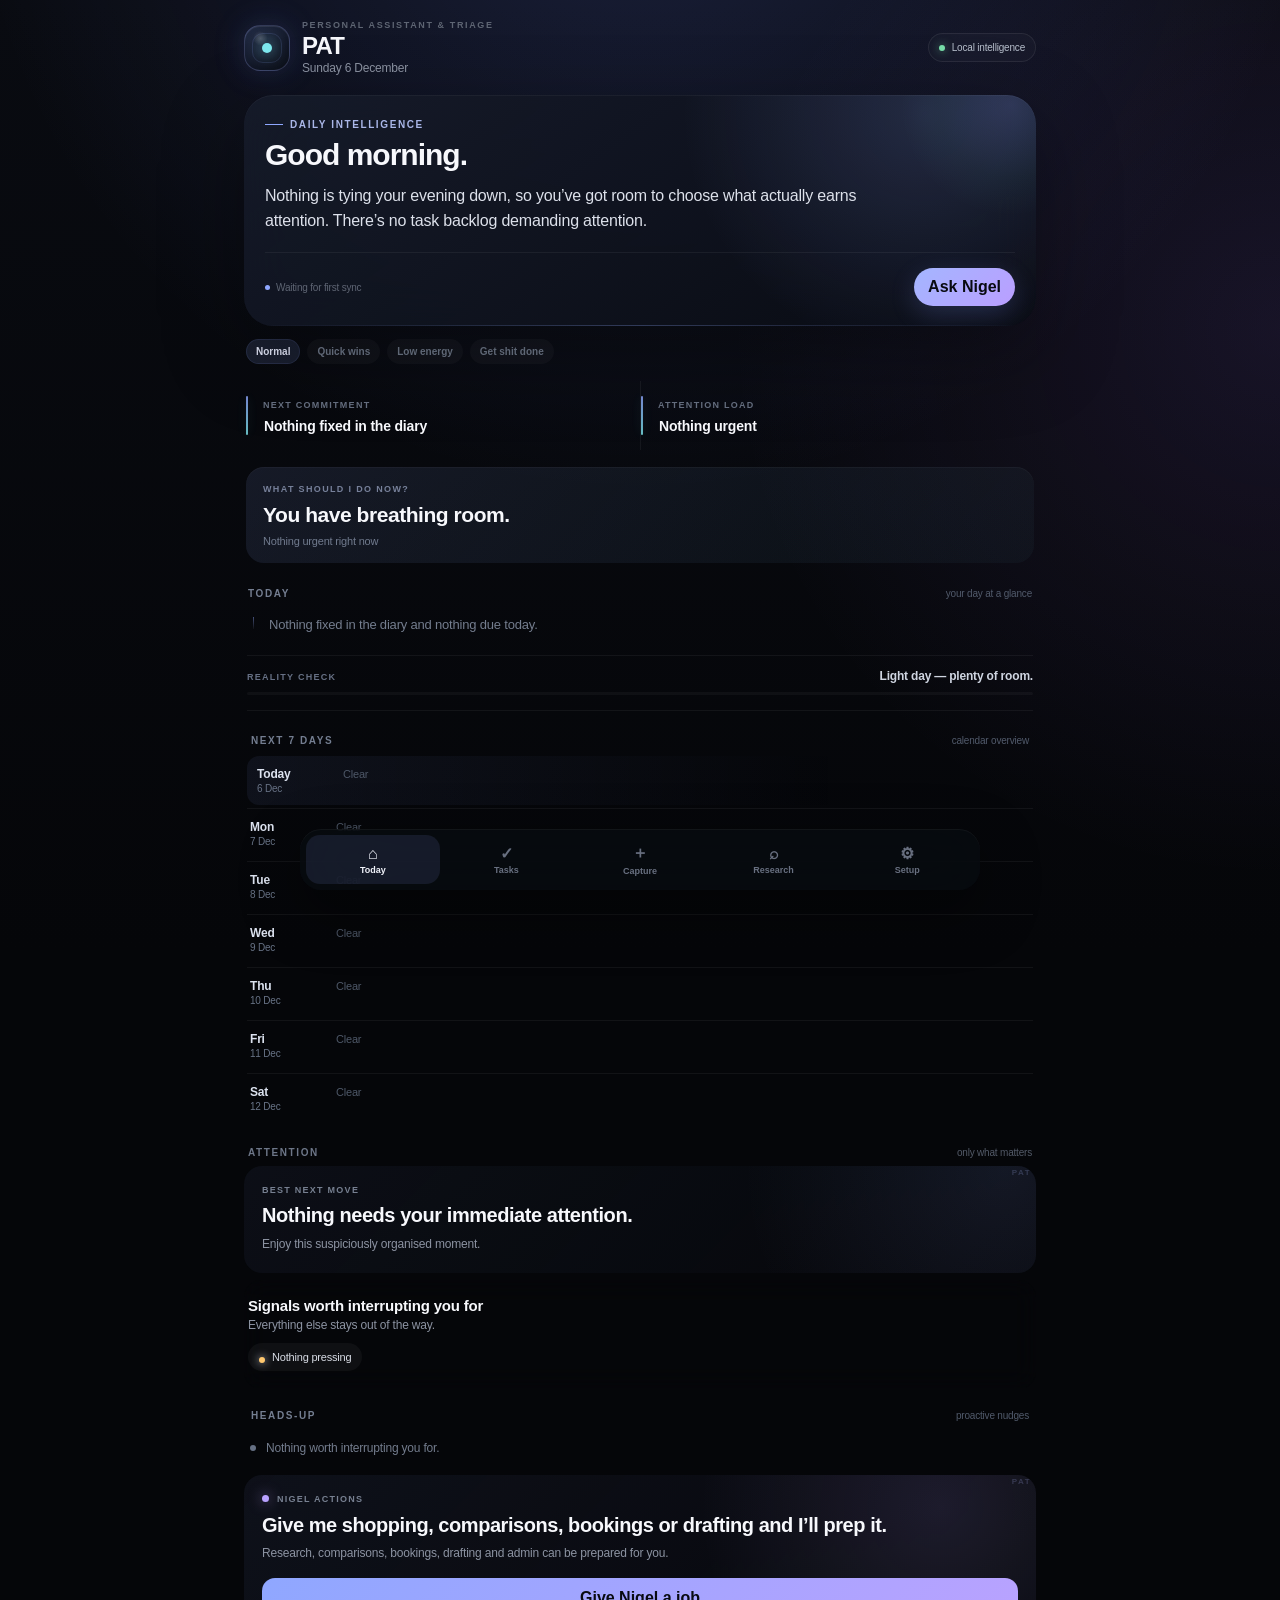
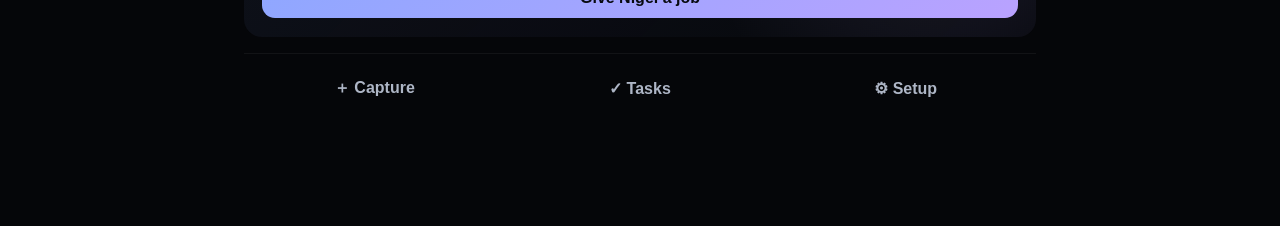
==== commit 45573a43: "Load 7-day calendar overview" ====
--- a/index.html
+++ b/index.html
@@ -10,7 +10,7 @@
 .card{border:1px solid var(--line);background:linear-gradient(180deg,rgba(17,20,28,.88),rgba(10,13,18,.90));border-radius:21px;padding:17px;margin-bottom:11px;backdrop-filter:blur(18px);box-shadow:inset 0 1px 0 rgba(255,255,255,.018)}.card.soft{background:rgba(11,14,20,.65)}.head{display:flex;justify-content:space-between;gap:10px;align-items:flex-start;margin-bottom:12px}.head h2{font-size:15px;margin:0}.sub,.meta{color:var(--muted)}.sub{font-size:12px;line-height:1.4;margin-top:3px}.quick{display:grid;grid-template-columns:repeat(3,1fr);gap:8px;margin:12px 0}.quick button,.primary,.secondary,.ghost{border-radius:13px;padding:11px 12px;font-weight:760;cursor:pointer}.quick button,.secondary{background:#151a24;color:#edf0f6;border:1px solid var(--line)}.primary{border:0;background:linear-gradient(135deg,var(--accent),var(--accent2));color:#080a10}.ghost{background:transparent;color:#c5cbd6;border:1px solid var(--line)}.wideBtn{width:100%}.grid{display:grid;grid-template-columns:1fr 1fr;gap:11px}.wide{grid-column:1/-1}.item{display:grid;grid-template-columns:auto 1fr auto;gap:10px;align-items:start;padding:11px 0;border-top:1px solid var(--line)}.item:first-child{border-top:0}.title{font-size:14px;font-weight:680}.meta{font-size:11px;margin-top:4px}.dot{width:8px;height:8px;border-radius:50%;margin-top:5px;background:#657083}.dot.event{background:var(--accent)}.dot.inbox{background:var(--warn)}.dot.research{background:var(--accent2)}.dot.whatsapp{background:var(--wa)}.check{width:20px;height:20px;accent-color:var(--accent)}.iconBtn{border:0;background:transparent;color:#697283;padding:0 4px;font-size:18px}.empty{color:var(--muted);font-size:13px;padding:4px 0}.toolbar,.actions{display:flex;gap:8px}.toolbar{overflow:auto;margin-bottom:11px}.filter{white-space:nowrap;background:#10141c;color:#aeb5c3;border:1px solid var(--line);border-radius:999px;padding:7px 10px}.filter.active{background:#20283a;color:#fff;border-color:rgba(143,167,255,.20)}textarea,select,input{width:100%;background:#0a0d13;border:1px solid var(--line);border-radius:13px;color:#fff;padding:12px;outline:none;transition:.18s}textarea:focus,select:focus,input:focus{border-color:rgba(143,167,255,.38);box-shadow:0 0 0 3px rgba(143,167,255,.07)}textarea{min-height:100px;resize:vertical}.formrow{display:grid;grid-template-columns:1fr 1fr;gap:8px;margin-top:8px}.actions{margin-top:8px}.actions>*{flex:1}.captureGrid{display:grid;grid-template-columns:repeat(2,1fr);gap:8px;margin-top:9px}.captureGrid button{min-height:52px}.researchCard{border:1px solid var(--line);background:#0b0e14;border-radius:15px;padding:12px;margin-top:9px}.connection{display:flex;justify-content:space-between;gap:12px;align-items:center;padding:12px 0;border-top:1px solid var(--line)}.connection:first-child{border-top:0}.connection strong{font-size:13px}.connection small{display:block;color:var(--muted);font-size:11px;margin-top:3px}.badge{font-size:10px;border:1px solid var(--line);border-radius:999px;padding:5px 7px;color:#aeb7c7}.badge.ready{color:var(--good);border-color:rgba(119,223,169,.20)}
 nav{position:fixed;left:50%;transform:translateX(-50%);bottom:calc(10px + env(safe-area-inset-bottom));width:min(680px,calc(100% - 20px));display:grid;grid-template-columns:repeat(5,1fr);background:rgba(9,12,18,.84);backdrop-filter:blur(28px);border:1px solid var(--line2);border-radius:21px;padding:6px;z-index:20;box-shadow:0 18px 55px rgba(0,0,0,.45)}nav button{border:0;background:transparent;color:#687080;border-radius:14px;padding:8px 2px;font-size:9px;font-weight:720}nav button b{display:block;font-size:16px;margin-bottom:2px}nav button.active{background:linear-gradient(180deg,rgba(143,167,255,.13),rgba(255,255,255,.035));color:#f0f3fa;box-shadow:inset 0 0 0 1px rgba(143,167,255,.08)}.toast{position:fixed;left:50%;bottom:92px;transform:translate(-50%,14px);opacity:0;background:#f4f6fb;color:#10131a;padding:9px 13px;border-radius:999px;font-size:11px;font-weight:800;transition:.2s;z-index:30}.toast.show{opacity:1;transform:translate(-50%,0)}
 @media(max-width:620px){.grid{grid-template-columns:1fr}.wide{grid-column:auto}.status{display:none}.brief h1{font-size:28px}.summary{font-size:15px}.bigline{font-size:19px}}@media(max-width:390px){.signalRow{grid-template-columns:1fr}.briefFoot{align-items:flex-start;flex-direction:column}.quick{grid-template-columns:1fr 1fr}.quick button:last-child{grid-column:1/-1}}
-</style><link rel="stylesheet" href="sleek.css?v=16"></head><body><div class="app"><header class="top"><div class="identity"><div class="core" aria-hidden="true"></div><div><div class="eyebrow">Personal Assistant &amp; Triage</div><div class="brand">PAT</div><div class="date" id="todayDate"></div></div></div><div class="status" id="syncStatus">Local intelligence</div></header><main>
+</style><link rel="stylesheet" href="sleek.css?v=17"><link rel="stylesheet" href="week.css?v=17"></head><body><div class="app"><header class="top"><div class="identity"><div class="core" aria-hidden="true"></div><div><div class="eyebrow">Personal Assistant &amp; Triage</div><div class="brand">PAT</div><div class="date" id="todayDate"></div></div></div><div class="status" id="syncStatus">Local intelligence</div></header><main>
 <section class="screen active" data-screen="today"><section class="brief"><div class="briefTag">Daily intelligence</div><h1 id="greeting">Good afternoon.</h1><div class="summary" id="dailySummary">I’m assessing your day.</div><div class="briefFoot"><div class="syncTiny" id="briefSync">Waiting for first sync</div><button class="ask" data-action="brief">Ask Nigel</button></div></section>
 <div class="signalRow"><div class="signal"><span>Next commitment</span><b id="nextEvent">Nothing fixed in the diary</b></div><div class="signal"><span>Attention load</span><b id="workload">Nothing urgent</b></div></div>
 <div class="sectionTitle"><span>PAT assessment</span><i>prioritised</i></div><section class="insight"><div class="label">Best next move</div><div class="bigline" id="patPick">Nothing needs your immediate attention.</div><div class="support" id="patPickWhy">Enjoy this suspiciously organised moment.</div></section>
@@ -21,4 +21,4 @@
 <section class="screen" data-screen="capture"><section class="card"><div class="head"><div><h2>Capture</h2><div class="sub">Dump it here. PAT can classify it afterwards.</div></div></div><textarea id="brainText" placeholder="Need to remember, buy, book, reply to, investigate..."></textarea><div class="captureGrid"><button class="primary" id="brainToTask">Make task</button><button class="secondary" id="brainToReminder">Make reminder</button><button class="secondary" id="brainToResearch">Research it</button><button class="ghost" id="saveBrain">Save note</button></div><div id="brainItems"></div></section><section class="card"><div class="head"><div><h2>Unread WhatsApp</h2><div class="sub">Name only. Message content stays out of PAT.</div></div></div><input id="whatsappName" placeholder="Who has an unread message?"><button class="secondary wideBtn" id="addWhatsApp" style="margin-top:8px">Add unread person</button></section></section>
 <section class="screen" data-screen="research"><section class="card"><div class="head"><div><h2>Research queue</h2><div class="sub">Give Nigel jobs that need thinking, comparing or finding.</div></div></div><input id="researchText" placeholder="e.g. Find me two medium suitcases under £120"><button class="primary wideBtn" id="addResearch" style="margin-top:8px">Add research job</button><div id="researchItems"></div></section></section>
 <section class="screen" data-screen="settings"><section class="card"><div class="head"><div><h2>Connections</h2><div class="sub">Signals feeding PAT’s briefing engine.</div></div></div><div class="connection"><div><strong>Apple Calendar</strong><small>PAT Sync shortcut</small></div><span class="badge" id="calendarBadge">Awaiting sync</span></div><div class="connection"><div><strong>Apple Reminders</strong><small>PAT Sync shortcut</small></div><span class="badge" id="remindersBadge">Awaiting sync</span></div><div class="connection"><div><strong>iCloud Mail</strong><small>Aggressive action triage</small></div><span class="badge" id="mailBadge">Awaiting sync</span></div><div class="connection"><div><strong>WhatsApp</strong><small>Name + unread only</small></div><span class="badge">Testing intake</span></div><div class="connection"><div><strong>Alexa Reminders</strong><small>Source supported; bridge later</small></div><span class="badge">Planned</span></div></section><section class="card"><div class="head"><div><h2>System</h2><div class="sub">Test the briefing engine or export PAT’s local state.</div></div></div><div class="actions"><button class="secondary" id="importDemo">Load demo day</button><button class="ghost" id="exportData">Backup</button></div></section></section>
-</main></div><nav><button class="active" data-nav="today"><b>⌂</b>Today</button><button data-nav="tasks"><b>✓</b>Tasks</button><button data-nav="capture"><b>＋</b>Capture</button><button data-nav="research"><b>⌕</b>Research</button><button data-nav="settings"><b>⚙</b>Setup</button></nav><div class="toast" id="toast"></div><script src="app.js?v=16"></script><script src="overrides.js?v=16"></script></body></html>+</main></div><nav><button class="active" data-nav="today"><b>⌂</b>Today</button><button data-nav="tasks"><b>✓</b>Tasks</button><button data-nav="capture"><b>＋</b>Capture</button><button data-nav="research"><b>⌕</b>Research</button><button data-nav="settings"><b>⚙</b>Setup</button></nav><div class="toast" id="toast"></div><script src="app.js?v=17"></script><script src="overrides.js?v=17"></script><script src="week.js?v=17"></script></body></html>
--- a/week.css
+++ b/week.css
@@ -0,0 +1 @@
+.patWeek{margin:24px 3px 7px}.weekDays{display:grid;gap:3px}.weekDay{display:grid;grid-template-columns:74px 1fr;gap:12px;padding:11px 3px;border-top:1px solid var(--hairline)}.weekDay:first-child{border-top:0}.weekDay.today{background:linear-gradient(90deg,rgba(143,167,255,.07),transparent 76%);border-radius:12px;padding-left:10px;padding-right:8px}.weekDate b{display:block;font-size:12px;color:#dce2ef}.weekDate span{display:block;font-size:10px;color:#687386;margin-top:2px}.weekEvents{display:grid;gap:7px}.weekEvent{display:grid;grid-template-columns:48px 1fr;gap:8px;align-items:baseline}.weekEvent span{font-size:10px;color:#677287;font-variant-numeric:tabular-nums}.weekEvent b{font-size:12px;line-height:1.35;color:#cfd5e1;font-weight:680}.weekEmpty{font-size:11px;color:#4e5868;padding-top:1px}@media(max-width:390px){.weekDay{grid-template-columns:65px 1fr}.weekEvent{grid-template-columns:44px 1fr}}
